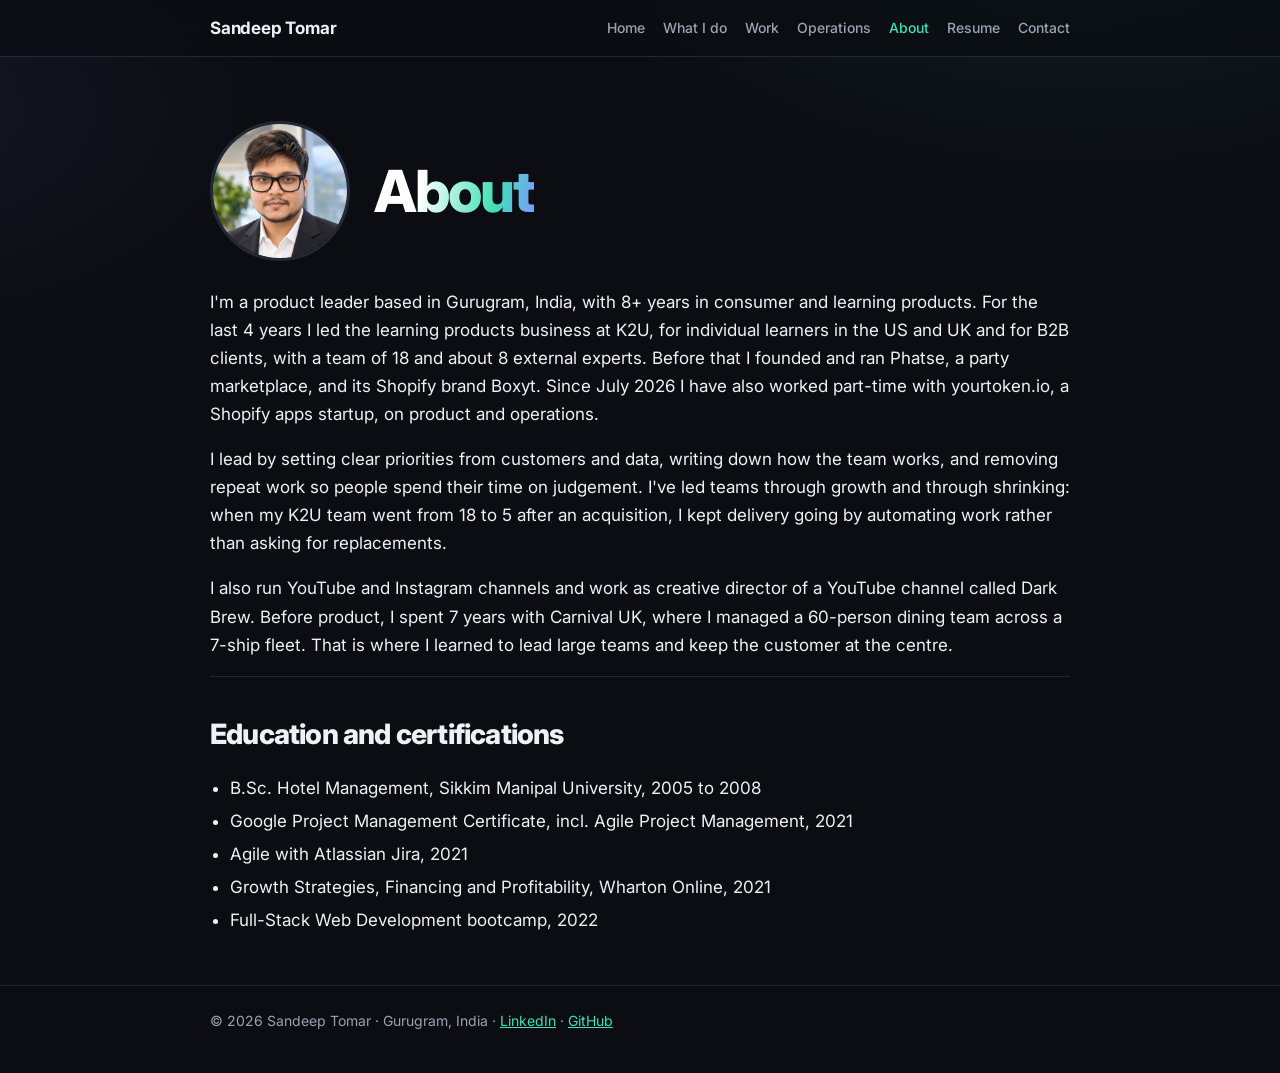
==== about.html @ 0fa9ba41 "Switch portfolio to dark mint design; refresh link-preview image Co-Authored-By: Claude Opus 5.5 <no" ====
<!doctype html><html lang="en"><head><meta charset="utf-8"><meta name="viewport" content="width=device-width,initial-scale=1"><title>About | Sandeep Tomar</title><meta name="description" content="About Sandeep Tomar."><meta property="og:type" content="website"><meta property="og:site_name" content="Sandeep Tomar"><meta property="og:title" content="About | Sandeep Tomar"><meta property="og:description" content="About Sandeep Tomar."><meta property="og:image" content="https://sandeeptomar16.github.io/og-image.png"><meta property="og:image:width" content="1200"><meta property="og:image:height" content="627"><meta property="og:url" content="https://sandeeptomar16.github.io/about.html"><meta name="twitter:card" content="summary_large_image"><meta name="twitter:image" content="https://sandeeptomar16.github.io/og-image.png"><link rel="preconnect" href="https://fonts.googleapis.com"><link rel="preconnect" href="https://fonts.gstatic.com" crossorigin><link href="https://fonts.googleapis.com/css2?family=Inter:wght@400;500;600;700;800&display=swap" rel="stylesheet"><style>
:root{--bg:#0b0d12;--fg:#eef1f6;--muted:#9aa3b2;--line:#222835;--card:#121620;--accent:#3ee0b5;--accent2:#10261f;--accent3:#7c9cff;--ink:#06120e;color-scheme:dark}
*{box-sizing:border-box}html{scroll-behavior:smooth}
body{margin:0;background:var(--bg);background-image:radial-gradient(900px 500px at 85% -10%,rgba(62,224,181,.10),transparent 60%),radial-gradient(700px 400px at -10% 10%,rgba(124,156,255,.08),transparent 60%);background-repeat:no-repeat;color:var(--fg);font:17px/1.65 'Inter',Arial,sans-serif}
h1,h2,h3,.nav,.tag,.btn,.k{font-family:'Inter',Arial,sans-serif}
a{color:var(--accent)}
.wrap{max-width:900px;margin:0 auto;padding:0 20px}
header{border-bottom:1px solid var(--line);position:sticky;top:0;background:rgba(11,13,18,.72);-webkit-backdrop-filter:blur(12px);backdrop-filter:blur(12px);z-index:5}
.nav{display:flex;justify-content:space-between;align-items:center;padding:14px 20px;gap:12px;flex-wrap:wrap}
.nav b{font-size:17px;letter-spacing:-.2px}
.nav div{display:flex;flex-wrap:wrap;gap:2px 18px}.nav div a{color:var(--muted);text-decoration:none;font-size:14px;font-weight:500}
.nav div a:hover,.nav div a.on{color:var(--accent)}
.hero{padding:64px 0 36px}
.hero h1{font-size:clamp(36px,6.4vw,58px);line-height:1.05;letter-spacing:-2px;font-weight:800;background:linear-gradient(100deg,#ffffff 30%,var(--accent) 75%,var(--accent3));-webkit-background-clip:text;background-clip:text;color:transparent;margin:0 0 16px;text-wrap:balance}
.hero p{font-size:19px;color:var(--muted);max-width:640px}
.tag{display:inline-block;font-size:12px;font-weight:600;color:var(--accent);background:var(--accent2);padding:4px 10px;border-radius:99px;margin:0 6px 8px 0}
.btn{display:inline-block;background:var(--accent);color:var(--ink);padding:12px 22px;border-radius:99px;text-decoration:none;font-weight:600;font-size:15px;margin:6px 10px 6px 0}
.btn.alt{background:transparent;color:var(--accent);border:1.5px solid var(--accent)}
h2{font-size:28px;font-weight:800;letter-spacing:-.8px;margin:0 0 14px;text-wrap:balance}
h3{font-size:18px;margin:0 0 4px}
section{padding:34px 0;border-top:1px solid var(--line)}
.grid{display:grid;grid-template-columns:repeat(auto-fit,minmax(220px,1fr));gap:14px}
.card{background:var(--card);border:1px solid var(--line);border-radius:12px;padding:20px;text-decoration:none;color:inherit;display:block}
a.card:hover{border-color:var(--accent);box-shadow:0 0 0 1px var(--accent),0 12px 30px -14px rgba(62,224,181,.35)}
.card p{margin:6px 0 0;color:var(--muted);font-size:15px;line-height:1.5}
.num{font-family:'Inter',sans-serif;font-size:34px;font-weight:700;letter-spacing:-1px;color:var(--accent);line-height:1}
.k{font-size:12px;text-transform:uppercase;letter-spacing:.8px;color:var(--muted);font-weight:600}
.job{margin:0 0 22px}.job .d{color:var(--muted);font-size:14px;font-family:'Inter',sans-serif}
ul{padding-left:20px}li{margin:5px 0}
.meta{display:grid;grid-template-columns:repeat(auto-fit,minmax(160px,1fr));gap:14px;margin:26px 0 8px;padding:18px;background:var(--card);border:1px solid var(--line);border-radius:12px}
.meta div span{display:block;font-family:'Inter',sans-serif;font-size:15px;font-weight:600}
.toc{display:flex;gap:6px;flex-wrap:wrap;margin:0 0 6px}
.toc a{font-family:'Inter',sans-serif;font-size:13px;font-weight:500;padding:6px 12px;border:1px solid var(--line);border-radius:99px;color:var(--muted);text-decoration:none}
.toc a:hover{color:var(--accent);border-color:var(--accent)}
.next{display:flex;justify-content:space-between;gap:12px;flex-wrap:wrap;margin-top:10px}
footer{border-top:1px solid var(--line);padding:26px 0 44px;color:var(--muted);font:14px 'Inter',sans-serif}
.flow{display:flex;gap:10px;flex-wrap:wrap;align-items:stretch;margin:14px 0}
.flow div{flex:1 1 150px;background:var(--card);border:1px solid var(--line);border-radius:10px;padding:12px 14px;font:14px/1.4 'Inter',sans-serif}
.flow div b{display:block;color:var(--accent);font-size:12px;text-transform:uppercase;letter-spacing:.6px;margin-bottom:4px}

.desk{position:relative;height:460px;border:1px solid var(--line);border-radius:16px;background-color:var(--card);background-image:radial-gradient(#2b3242 1px,transparent 1px);background-size:22px 22px;overflow:hidden;margin:6px 0 34px}
.desk .hint{position:absolute;right:14px;bottom:10px;font:12px 'Inter',sans-serif;color:var(--muted);pointer-events:none}
.note{position:absolute;width:158px;padding:14px 14px 16px;font:600 14px/1.35 'Inter',sans-serif;color:#2a2618;border-radius:3px;box-shadow:0 8px 14px -6px rgba(0,0,0,.35),0 1px 0 rgba(255,255,255,.4) inset;cursor:grab;user-select:none;touch-action:none;transition:box-shadow .15s,transform .15s}
.note:active{cursor:grabbing;box-shadow:0 18px 24px -8px rgba(0,0,0,.45)}
.note small{display:block;font-weight:500;font-size:12px;opacity:.75;margin-top:6px}
.note .big{display:block;font-size:30px;letter-spacing:-1px;line-height:1.05}
.y{background:#fde68a}.g{background:#bbf7d0}.p{background:#fbcfe8}.b{background:#bae6fd}.o{background:#fed7aa}
@media (max-width:560px){.desk{height:auto;display:grid;grid-template-columns:1fr 1fr;gap:12px;padding:14px 14px 40px}.note{position:static!important;width:auto;transform:none!important;touch-action:auto;cursor:pointer;font-size:13px}.note .big{font-size:24px}.desk .hint .dk{display:none}}
.callout{border-left:3px solid var(--accent);padding:8px 18px;background:var(--accent2);border-radius:0 10px 10px 0;margin:18px 0}.callout b{font-family:'Inter',sans-serif}.chips{margin:8px 0 0}h3.s{font-size:17px;margin:20px 0 6px}
.tbl{overflow-x:auto;margin:14px 0}.tbl table{border-collapse:collapse;width:100%;min-width:620px;font:14px/1.45 'Inter',sans-serif}.tbl th{text-align:left;font-size:12px;text-transform:uppercase;letter-spacing:.6px;color:var(--muted);border-bottom:2px solid var(--line);padding:8px 10px}.tbl td{border-bottom:1px solid var(--line);padding:10px;vertical-align:top}.tbl td:first-child{font-weight:600}.tbl td:last-child{color:var(--accent);font-weight:600}
.flip{perspective:1000px;background:none;border:0;padding:0;text-align:left;cursor:pointer;min-height:170px;font:inherit;color:inherit}
.flip .in{position:relative;width:100%;height:100%;min-height:170px;transition:transform .5s;transform-style:preserve-3d}
.flip.on .in{transform:rotateY(180deg)}
.flip .fc,.flip .bc{position:absolute;inset:0;backface-visibility:hidden;-webkit-backface-visibility:hidden;border-radius:12px;padding:20px;border:1px solid var(--line);display:flex;flex-direction:column;justify-content:space-between}
.flip .fc{background:var(--card)}.flip .fc h3{font-size:19px}.flip .fc small{font:600 12px 'Inter',sans-serif;color:var(--accent)}
.flip .bc{background:var(--accent);color:var(--ink);transform:rotateY(180deg);font:15px/1.5 'Inter',sans-serif}
.tl{display:flex;gap:8px;flex-wrap:wrap;margin:6px 0 16px}
.tl button{font:600 14px 'Inter',sans-serif;padding:9px 14px;border-radius:99px;border:1.5px solid var(--line);background:var(--card);color:var(--muted);cursor:pointer}
.tl button[aria-selected=true]{background:var(--accent);border-color:var(--accent);color:var(--ink)}
.tlp{background:var(--card);border:1px solid var(--line);border-radius:12px;padding:22px}
.note[data-href]::after{content:'Open →';display:block;font-size:11px;margin-top:8px;opacity:.7}
@media (prefers-reduced-motion:reduce){.flip .in{transition:none}}
.heroflex{display:flex;gap:40px;align-items:center;flex-wrap:wrap-reverse}.ht{flex:1 1 440px;min-width:0}.hp{width:240px;height:240px;max-width:100%;border-radius:50%;object-fit:cover;border:5px solid var(--accent);box-shadow:0 0 0 8px rgba(62,224,181,.08),0 20px 40px -12px rgba(62,224,181,.35)}@media (max-width:560px){.hp{width:150px;height:150px}}
</style></head><body>
<header><div class="wrap nav"><b>Sandeep Tomar</b><div><a href="index.html">Home</a><a href="product.html">What I do</a><a href="projects.html">Work</a><a href="operations.html">Operations</a><a href="about.html" class=on>About</a><a href="assets/Sandeep_Tomar_Product_Manager_Resume.pdf">Resume</a><a href="index.html#contact">Contact</a></div></div></header>
<div class="wrap"><div class="hero" style="padding-bottom:10px;display:flex;gap:24px;align-items:center;flex-wrap:wrap"><img src="sandeep.jpg" alt="Sandeep Tomar" width="140" height="140" style="border-radius:50%;object-fit:cover;border:3px solid var(--line)"><h1 style="margin:0">About</h1></div>
<p>I'm a product leader based in Gurugram, India, with 8+ years in consumer and learning products. For the last 4 years I led the learning products business at K2U, for individual learners in the US and UK and for B2B clients, with a team of 18 and about 8 external experts. Before that I founded and ran Phatse, a party marketplace, and its Shopify brand Boxyt. Since July 2026 I have also worked part-time with yourtoken.io, a Shopify apps startup, on product and operations.</p>
<p>I lead by setting clear priorities from customers and data, writing down how the team works, and removing repeat work so people spend their time on judgement. I've led teams through growth and through shrinking: when my K2U team went from 18 to 5 after an acquisition, I kept delivery going by automating work rather than asking for replacements.</p>
<p>I also run YouTube and Instagram channels and work as creative director of a YouTube channel called Dark Brew. Before product, I spent 7 years with Carnival UK, where I managed a 60-person dining team across a 7-ship fleet. That is where I learned to lead large teams and keep the customer at the centre.</p>
<section><h2>Education and certifications</h2><ul><li>B.Sc. Hotel Management, Sikkim Manipal University, 2005 to 2008</li><li>Google Project Management Certificate, incl. Agile Project Management, 2021</li><li>Agile with Atlassian Jira, 2021</li><li>Growth Strategies, Financing and Profitability, Wharton Online, 2021</li><li>Full-Stack Web Development bootcamp, 2022</li></ul></section></div>
<script>
(function(){var rm=window.matchMedia&&matchMedia('(prefers-reduced-motion: reduce)').matches;
var nums=[].slice.call(document.querySelectorAll('.num'));
function run(el){var m=el.textContent.match(/^(\D*)(\d+)(.*)$/);if(!m||rm)return;var end=+m[2],t0=null,d=900;
 function f(t){if(!t0)t0=t;var p=Math.min(1,(t-t0)/d);el.textContent=m[1]+Math.round(end*(1-Math.pow(1-p,3)))+m[3];if(p<1)requestAnimationFrame(f);}requestAnimationFrame(f);}
if('IntersectionObserver' in window){var io=new IntersectionObserver(function(es){es.forEach(function(e){if(e.isIntersecting){run(e.target);io.unobserve(e.target);}})},{threshold:.6});nums.forEach(function(n){io.observe(n)});}
[].forEach.call(document.querySelectorAll('.flip'),function(b){b.addEventListener('click',function(){b.classList.toggle('on');b.setAttribute('aria-pressed',b.classList.contains('on'))})});
[].forEach.call(document.querySelectorAll('.tl'),function(t){var bs=[].slice.call(t.querySelectorAll('button'));bs.forEach(function(b){b.addEventListener('click',function(){bs.forEach(function(x){var on=x===b;x.setAttribute('aria-selected',on);document.getElementById(x.getAttribute('aria-controls')).hidden=!on;})})})});
})();
</script>
<footer><div class="wrap">&copy; 2026 Sandeep Tomar &middot; Gurugram, India &middot; <a href="https://www.linkedin.com/in/sandeep-tomar-81690125">LinkedIn</a> &middot; <a href="https://github.com/SandeepTomar16">GitHub</a></div></footer></body></html>
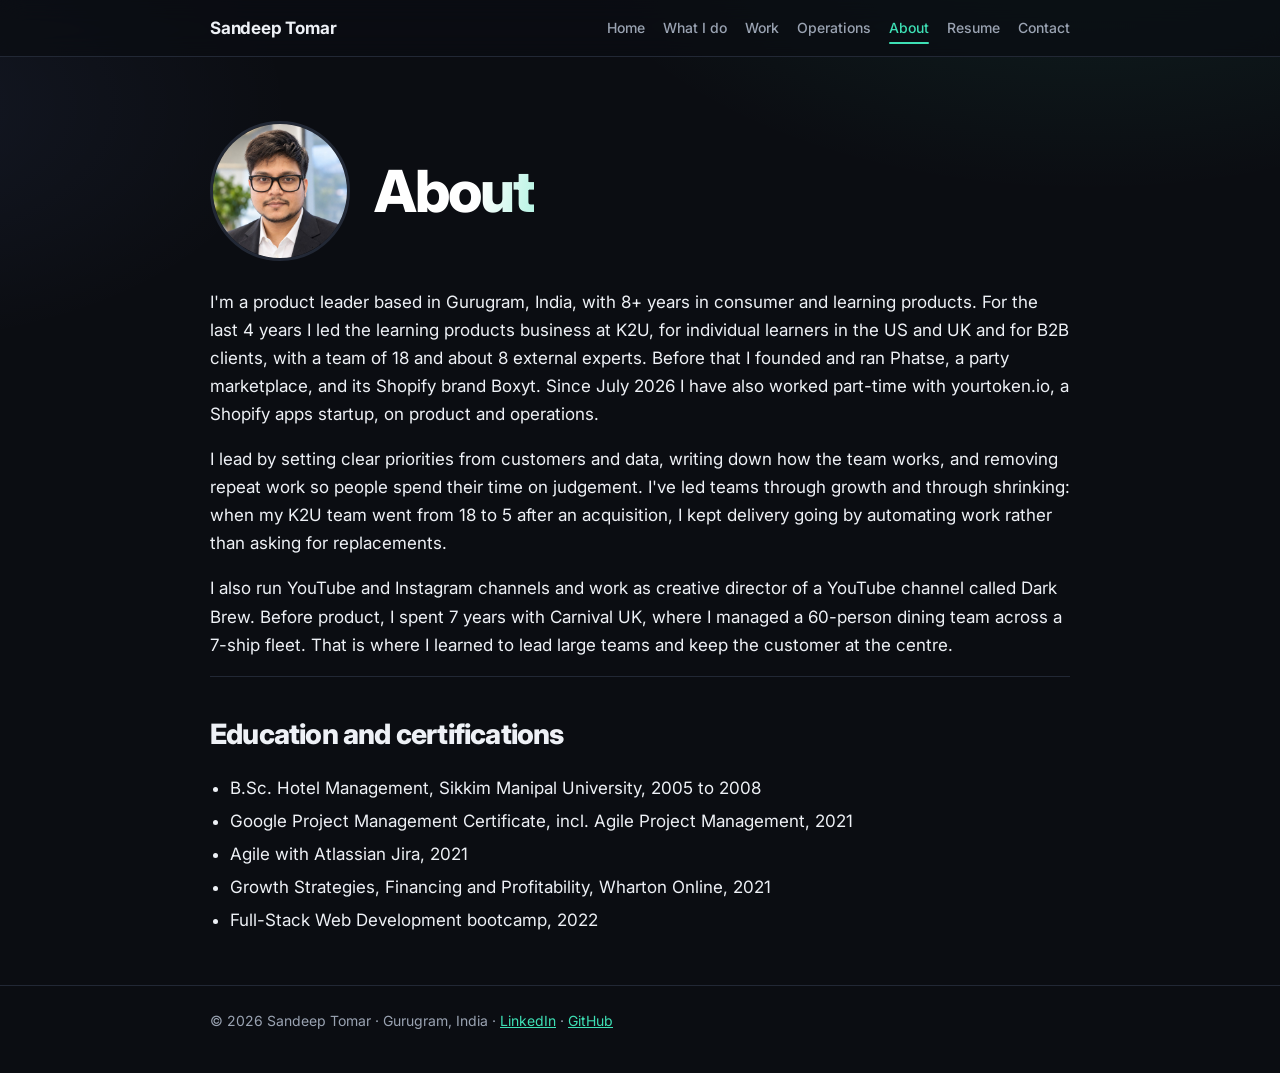
==== commit 09454f72: "Add motion: scroll reveals, button shine and lift, card glow, progress bar Co-Authored-By: Claude Op" ====
--- a/about.html
+++ b/about.html
@@ -60,9 +60,35 @@
 .tlp{background:var(--card);border:1px solid var(--line);border-radius:12px;padding:22px}
 .note[data-href]::after{content:'Open →';display:block;font-size:11px;margin-top:8px;opacity:.7}
 @media (prefers-reduced-motion:reduce){.flip .in{transition:none}}
+/* motion */
+#prog{position:fixed;left:0;top:0;height:3px;width:100%;transform-origin:0 50%;transform:scaleX(0);background:linear-gradient(90deg,var(--accent),var(--accent3));z-index:10;pointer-events:none}
+header{transition:box-shadow .3s,background .3s}header.sc{box-shadow:0 10px 30px -18px rgba(0,0,0,.9);background:rgba(11,13,18,.88)}
+.nav div a{position:relative;transition:color .2s}.nav div a::after{content:'';position:absolute;left:0;right:0;bottom:-4px;height:2px;border-radius:2px;background:var(--accent);transform:scaleX(0);transform-origin:left;transition:transform .25s}.nav div a:hover::after,.nav div a.on::after{transform:scaleX(1)}
+.btn{position:relative;overflow:hidden;transition:transform .2s,box-shadow .25s,background .25s,color .25s}
+.btn:hover{transform:translateY(-2px);box-shadow:0 10px 24px -10px rgba(62,224,181,.7)}.btn:active{transform:translateY(0) scale(.97)}
+.btn:not(.alt)::after{content:'';position:absolute;top:0;left:-60%;width:40%;height:100%;background:linear-gradient(100deg,transparent,rgba(255,255,255,.55),transparent);transform:skewX(-20deg);animation:shine 4.5s ease-in-out infinite}
+.btn.alt:hover{background:var(--accent2)}
+@keyframes shine{0%,70%{left:-60%}100%{left:130%}}
+.card{position:relative;transition:transform .25s,border-color .25s,box-shadow .25s}
+.card::before{content:'';position:absolute;inset:0;border-radius:inherit;pointer-events:none;opacity:0;transition:opacity .3s;background:radial-gradient(320px circle at var(--mx,50%) var(--my,50%),rgba(62,224,181,.13),transparent 60%)}
+.card:hover{transform:translateY(-4px);border-color:rgba(62,224,181,.55);box-shadow:0 16px 34px -18px rgba(62,224,181,.45)}.card:hover::before{opacity:1}
+.hero h1{background-size:220% 100%;animation:hue 7s ease-in-out infinite alternate}
+@keyframes hue{from{background-position:0% 0}to{background-position:100% 0}}
+.hp{animation:floaty 6s ease-in-out infinite;transition:transform .3s}
+@keyframes floaty{0%,100%{translate:0 0}50%{translate:0 -10px}}
+.tag{transition:transform .2s}.tag:hover{transform:translateY(-1px)}
+.note:hover{z-index:3;box-shadow:0 18px 26px -10px rgba(0,0,0,.6)}
+.tlp{animation:fadeUp .45s ease both}.tl button{transition:background .2s,color .2s,border-color .2s,transform .15s}.tl button:hover{transform:translateY(-1px);border-color:var(--accent);color:var(--fg)}
+.flip{transition:transform .2s}.flip:hover{transform:translateY(-3px)}.flip:hover .fc{border-color:rgba(62,224,181,.55)}
+.toc a{transition:color .2s,border-color .2s,background .2s}.toc a:hover{background:var(--accent2)}
+@keyframes fadeUp{from{opacity:0;translate:0 12px}to{opacity:1;translate:0 0}}
+html.js .rv{opacity:0;translate:0 26px;transition:opacity .7s ease,translate .7s cubic-bezier(.2,.7,.2,1);transition-delay:var(--d,0s)}
+html.js .rv.in{opacity:1;translate:0 0}
+@media (prefers-reduced-motion:reduce){*,*::before,*::after{animation:none!important;transition:none!important}html.js .rv{opacity:1;translate:none}#prog{display:none}}
+
 .heroflex{display:flex;gap:40px;align-items:center;flex-wrap:wrap-reverse}.ht{flex:1 1 440px;min-width:0}.hp{width:240px;height:240px;max-width:100%;border-radius:50%;object-fit:cover;border:5px solid var(--accent);box-shadow:0 0 0 8px rgba(62,224,181,.08),0 20px 40px -12px rgba(62,224,181,.35)}@media (max-width:560px){.hp{width:150px;height:150px}}
 </style></head><body>
-<header><div class="wrap nav"><b>Sandeep Tomar</b><div><a href="index.html">Home</a><a href="product.html">What I do</a><a href="projects.html">Work</a><a href="operations.html">Operations</a><a href="about.html" class=on>About</a><a href="assets/Sandeep_Tomar_Product_Manager_Resume.pdf">Resume</a><a href="index.html#contact">Contact</a></div></div></header>
+<div id="prog"></div><header><div class="wrap nav"><b>Sandeep Tomar</b><div><a href="index.html">Home</a><a href="product.html">What I do</a><a href="projects.html">Work</a><a href="operations.html">Operations</a><a href="about.html" class=on>About</a><a href="assets/Sandeep_Tomar_Product_Manager_Resume.pdf">Resume</a><a href="index.html#contact">Contact</a></div></div></header>
 <div class="wrap"><div class="hero" style="padding-bottom:10px;display:flex;gap:24px;align-items:center;flex-wrap:wrap"><img src="sandeep.jpg" alt="Sandeep Tomar" width="140" height="140" style="border-radius:50%;object-fit:cover;border:3px solid var(--line)"><h1 style="margin:0">About</h1></div>
 <p>I'm a product leader based in Gurugram, India, with 8+ years in consumer and learning products. For the last 4 years I led the learning products business at K2U, for individual learners in the US and UK and for B2B clients, with a team of 18 and about 8 external experts. Before that I founded and ran Phatse, a party marketplace, and its Shopify brand Boxyt. Since July 2026 I have also worked part-time with yourtoken.io, a Shopify apps startup, on product and operations.</p>
 <p>I lead by setting clear priorities from customers and data, writing down how the team works, and removing repeat work so people spend their time on judgement. I've led teams through growth and through shrinking: when my K2U team went from 18 to 5 after an acquisition, I kept delivery going by automating work rather than asking for replacements.</p>
@@ -77,5 +103,18 @@
 [].forEach.call(document.querySelectorAll('.flip'),function(b){b.addEventListener('click',function(){b.classList.toggle('on');b.setAttribute('aria-pressed',b.classList.contains('on'))})});
 [].forEach.call(document.querySelectorAll('.tl'),function(t){var bs=[].slice.call(t.querySelectorAll('button'));bs.forEach(function(b){b.addEventListener('click',function(){bs.forEach(function(x){var on=x===b;x.setAttribute('aria-selected',on);document.getElementById(x.getAttribute('aria-controls')).hidden=!on;})})})});
 })();
+document.documentElement.classList.add('js');
+(function(){var rm=window.matchMedia&&matchMedia('(prefers-reduced-motion: reduce)').matches;
+var hd=document.querySelector('header'),pg=document.getElementById('prog');
+function sc(){var h=document.documentElement,m=h.scrollHeight-h.clientHeight;if(pg)pg.style.transform='scaleX('+(m>0?h.scrollTop/m:0)+')';if(hd)hd.classList.toggle('sc',h.scrollTop>10);}
+addEventListener('scroll',sc,{passive:true});sc();
+[].forEach.call(document.querySelectorAll('.card'),function(c){c.addEventListener('pointermove',function(e){var r=c.getBoundingClientRect();c.style.setProperty('--mx',(e.clientX-r.left)+'px');c.style.setProperty('--my',(e.clientY-r.top)+'px');});});
+if(rm||!('IntersectionObserver' in window))return;
+var els=[].slice.call(document.querySelectorAll('section > h2, section > .k, section > p, .grid, .meta, .toc, .desk, .tl, .flow, .callout, .tbl, .next, .job, section > ul'));
+els.forEach(function(el){if(el.closest('.grid')&&!el.classList.contains('grid'))return;el.classList.add('rv');});
+[].forEach.call(document.querySelectorAll('.grid'),function(g){[].forEach.call(g.children,function(c,i){c.classList.add('rv');c.style.setProperty('--d',(i*0.08)+'s');});g.classList.remove('rv');});
+var io=new IntersectionObserver(function(es){es.forEach(function(e){if(e.isIntersecting){e.target.classList.add('in');io.unobserve(e.target);}})},{threshold:.12,rootMargin:'0px 0px -40px 0px'});
+[].forEach.call(document.querySelectorAll('.rv'),function(el){io.observe(el)});
+})();
 </script>
 <footer><div class="wrap">&copy; 2026 Sandeep Tomar &middot; Gurugram, India &middot; <a href="https://www.linkedin.com/in/sandeep-tomar-81690125">LinkedIn</a> &middot; <a href="https://github.com/SandeepTomar16">GitHub</a></div></footer></body></html>
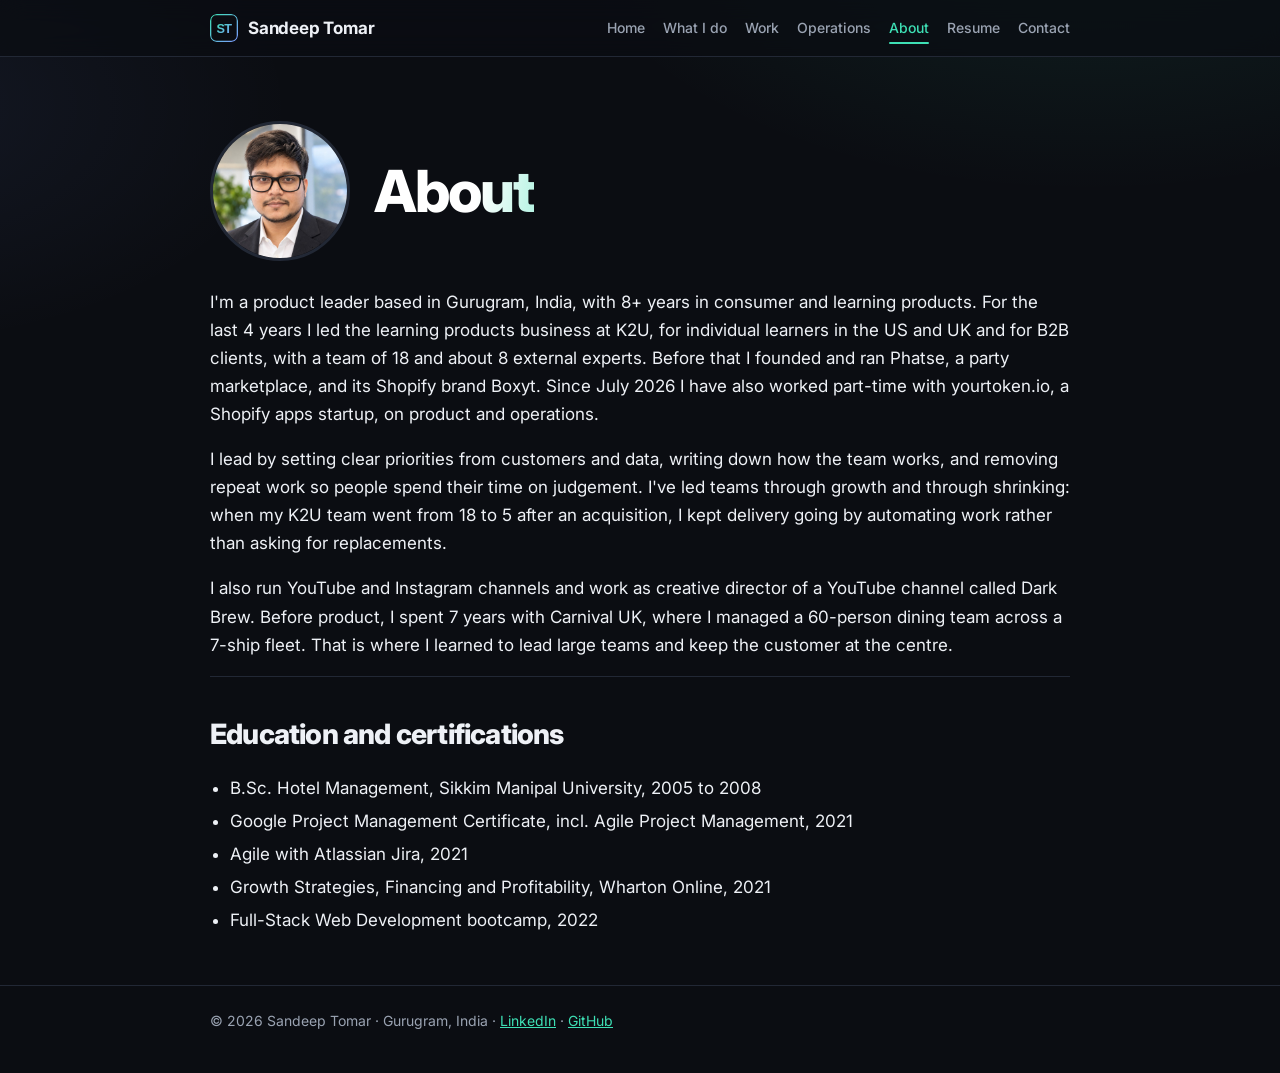
==== commit a183126e: "Add ST favicon and make name link to home Co-Authored-By: Claude Opus 5.5 <noreply@anthropic.com> Cl" ====
--- a/about.html
+++ b/about.html
@@ -1,4 +1,4 @@
-<!doctype html><html lang="en"><head><meta charset="utf-8"><meta name="viewport" content="width=device-width,initial-scale=1"><title>About | Sandeep Tomar</title><meta name="description" content="About Sandeep Tomar."><meta property="og:type" content="website"><meta property="og:site_name" content="Sandeep Tomar"><meta property="og:title" content="About | Sandeep Tomar"><meta property="og:description" content="About Sandeep Tomar."><meta property="og:image" content="https://sandeeptomar16.github.io/og-image.png"><meta property="og:image:width" content="1200"><meta property="og:image:height" content="627"><meta property="og:url" content="https://sandeeptomar16.github.io/about.html"><meta name="twitter:card" content="summary_large_image"><meta name="twitter:image" content="https://sandeeptomar16.github.io/og-image.png"><link rel="preconnect" href="https://fonts.googleapis.com"><link rel="preconnect" href="https://fonts.gstatic.com" crossorigin><link href="https://fonts.googleapis.com/css2?family=Inter:wght@400;500;600;700;800&display=swap" rel="stylesheet"><style>
+<!doctype html><html lang="en"><head><meta charset="utf-8"><link rel="icon" href="favicon.svg" type="image/svg+xml"><link rel="icon" href="favicon-32.png" sizes="32x32" type="image/png"><link rel="apple-touch-icon" href="apple-touch-icon.png"><meta name="theme-color" content="#0b0d12"><meta name="viewport" content="width=device-width,initial-scale=1"><title>About | Sandeep Tomar</title><meta name="description" content="About Sandeep Tomar."><meta property="og:type" content="website"><meta property="og:site_name" content="Sandeep Tomar"><meta property="og:title" content="About | Sandeep Tomar"><meta property="og:description" content="About Sandeep Tomar."><meta property="og:image" content="https://sandeeptomar16.github.io/og-image.png"><meta property="og:image:width" content="1200"><meta property="og:image:height" content="627"><meta property="og:url" content="https://sandeeptomar16.github.io/about.html"><meta name="twitter:card" content="summary_large_image"><meta name="twitter:image" content="https://sandeeptomar16.github.io/og-image.png"><link rel="preconnect" href="https://fonts.googleapis.com"><link rel="preconnect" href="https://fonts.gstatic.com" crossorigin><link href="https://fonts.googleapis.com/css2?family=Inter:wght@400;500;600;700;800&display=swap" rel="stylesheet"><style>
 :root{--bg:#0b0d12;--fg:#eef1f6;--muted:#9aa3b2;--line:#222835;--card:#121620;--accent:#3ee0b5;--accent2:#10261f;--accent3:#7c9cff;--ink:#06120e;color-scheme:dark}
 *{box-sizing:border-box}html{scroll-behavior:smooth}
 body{margin:0;background:var(--bg);background-image:radial-gradient(900px 500px at 85% -10%,rgba(62,224,181,.10),transparent 60%),radial-gradient(700px 400px at -10% 10%,rgba(124,156,255,.08),transparent 60%);background-repeat:no-repeat;color:var(--fg);font:17px/1.65 'Inter',Arial,sans-serif}
@@ -7,7 +7,7 @@
 .wrap{max-width:900px;margin:0 auto;padding:0 20px}
 header{border-bottom:1px solid var(--line);position:sticky;top:0;background:rgba(11,13,18,.72);-webkit-backdrop-filter:blur(12px);backdrop-filter:blur(12px);z-index:5}
 .nav{display:flex;justify-content:space-between;align-items:center;padding:14px 20px;gap:12px;flex-wrap:wrap}
-.nav b{font-size:17px;letter-spacing:-.2px}
+.nav b{font-size:17px;letter-spacing:-.2px}.logo{display:flex;align-items:center;gap:10px;color:var(--fg);text-decoration:none}.logo img{border-radius:7px;transition:transform .3s}.logo:hover img{transform:rotate(-8deg) scale(1.08)}.logo:hover b{color:var(--accent)}.logo b{transition:color .2s}
 .nav div{display:flex;flex-wrap:wrap;gap:2px 18px}.nav div a{color:var(--muted);text-decoration:none;font-size:14px;font-weight:500}
 .nav div a:hover,.nav div a.on{color:var(--accent)}
 .hero{padding:64px 0 36px}
@@ -88,7 +88,7 @@
 
 .heroflex{display:flex;gap:40px;align-items:center;flex-wrap:wrap-reverse}.ht{flex:1 1 440px;min-width:0}.hp{width:240px;height:240px;max-width:100%;border-radius:50%;object-fit:cover;border:5px solid var(--accent);box-shadow:0 0 0 8px rgba(62,224,181,.08),0 20px 40px -12px rgba(62,224,181,.35)}@media (max-width:560px){.hp{width:150px;height:150px}}
 </style></head><body>
-<div id="prog"></div><header><div class="wrap nav"><b>Sandeep Tomar</b><div><a href="index.html">Home</a><a href="product.html">What I do</a><a href="projects.html">Work</a><a href="operations.html">Operations</a><a href="about.html" class=on>About</a><a href="assets/Sandeep_Tomar_Product_Manager_Resume.pdf">Resume</a><a href="index.html#contact">Contact</a></div></div></header>
+<div id="prog"></div><header><div class="wrap nav"><a class="logo" href="index.html" aria-label="Sandeep Tomar, home"><img src="favicon.svg" alt="" width="28" height="28"><b>Sandeep Tomar</b></a><div><a href="index.html">Home</a><a href="product.html">What I do</a><a href="projects.html">Work</a><a href="operations.html">Operations</a><a href="about.html" class=on>About</a><a href="assets/Sandeep_Tomar_Product_Manager_Resume.pdf">Resume</a><a href="index.html#contact">Contact</a></div></div></header>
 <div class="wrap"><div class="hero" style="padding-bottom:10px;display:flex;gap:24px;align-items:center;flex-wrap:wrap"><img src="sandeep.jpg" alt="Sandeep Tomar" width="140" height="140" style="border-radius:50%;object-fit:cover;border:3px solid var(--line)"><h1 style="margin:0">About</h1></div>
 <p>I'm a product leader based in Gurugram, India, with 8+ years in consumer and learning products. For the last 4 years I led the learning products business at K2U, for individual learners in the US and UK and for B2B clients, with a team of 18 and about 8 external experts. Before that I founded and ran Phatse, a party marketplace, and its Shopify brand Boxyt. Since July 2026 I have also worked part-time with yourtoken.io, a Shopify apps startup, on product and operations.</p>
 <p>I lead by setting clear priorities from customers and data, writing down how the team works, and removing repeat work so people spend their time on judgement. I've led teams through growth and through shrinking: when my K2U team went from 18 to 5 after an acquisition, I kept delivery going by automating work rather than asking for replacements.</p>
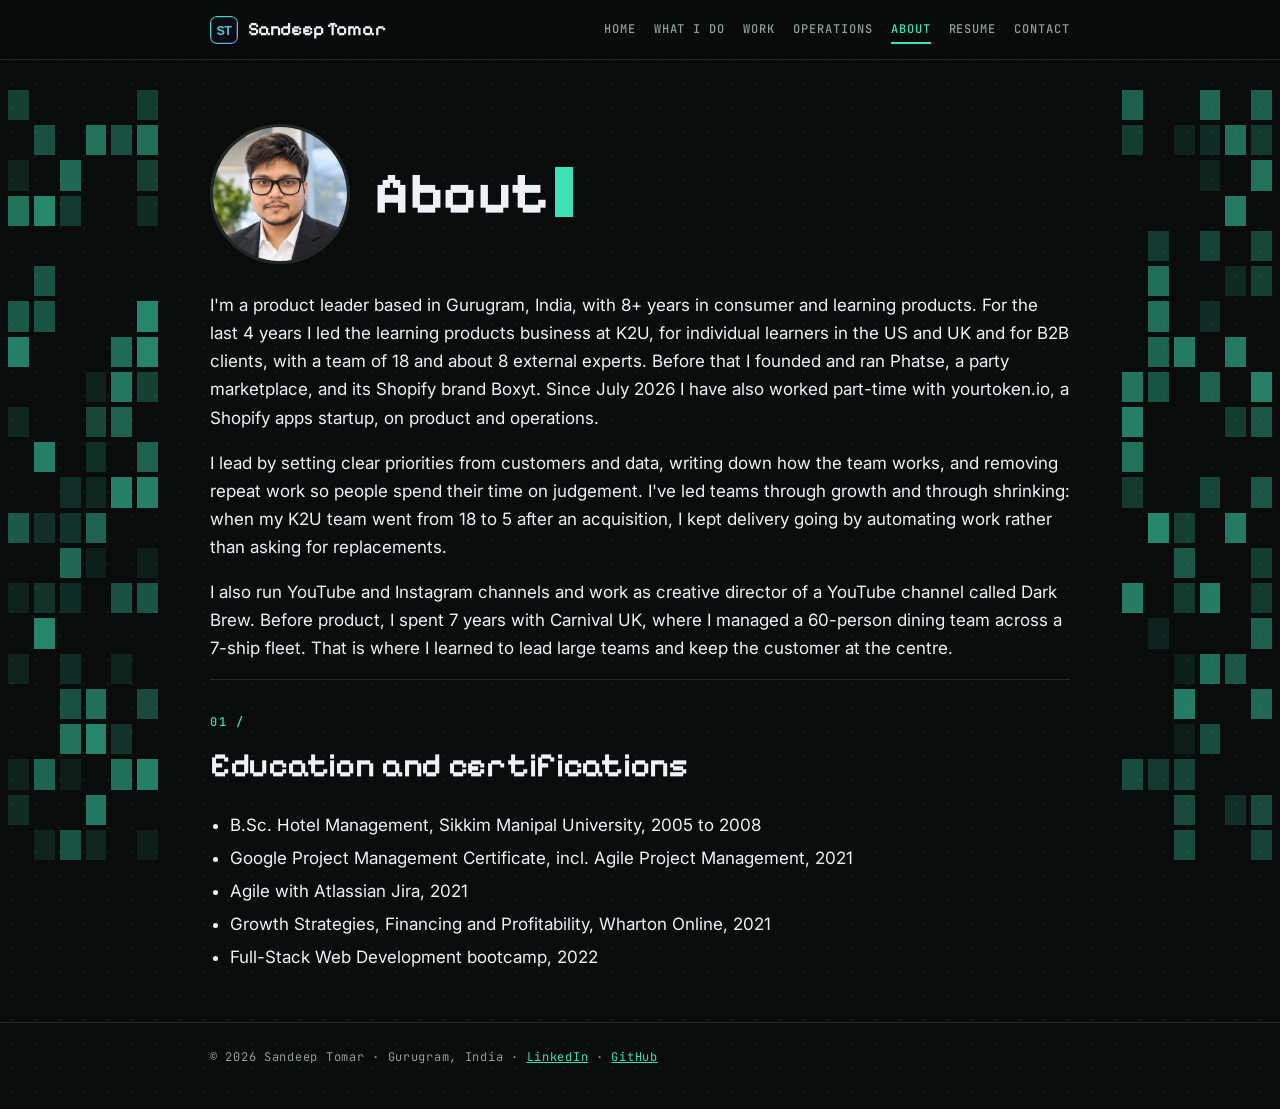
==== commit a5dba4f3: "Restyle portfolio with retro computer theme: pixel headlines, mono labels, bracket buttons, green ho" ====
--- a/about.html
+++ b/about.html
@@ -1,4 +1,4 @@
-<!doctype html><html lang="en"><head><meta charset="utf-8"><link rel="icon" href="favicon.svg" type="image/svg+xml"><link rel="icon" href="favicon-32.png" sizes="32x32" type="image/png"><link rel="apple-touch-icon" href="apple-touch-icon.png"><meta name="theme-color" content="#0b0d12"><meta name="viewport" content="width=device-width,initial-scale=1"><title>About | Sandeep Tomar</title><meta name="description" content="About Sandeep Tomar."><meta property="og:type" content="website"><meta property="og:site_name" content="Sandeep Tomar"><meta property="og:title" content="About | Sandeep Tomar"><meta property="og:description" content="About Sandeep Tomar."><meta property="og:image" content="https://sandeeptomar16.github.io/og-image.png"><meta property="og:image:width" content="1200"><meta property="og:image:height" content="627"><meta property="og:url" content="https://sandeeptomar16.github.io/about.html"><meta name="twitter:card" content="summary_large_image"><meta name="twitter:image" content="https://sandeeptomar16.github.io/og-image.png"><link rel="preconnect" href="https://fonts.googleapis.com"><link rel="preconnect" href="https://fonts.gstatic.com" crossorigin><link href="https://fonts.googleapis.com/css2?family=Inter:wght@400;500;600;700;800&display=swap" rel="stylesheet"><style>
+<!doctype html><html lang="en"><head><meta charset="utf-8"><link rel="icon" href="favicon.ico" sizes="any"><link rel="icon" href="favicon.svg" type="image/svg+xml"><link rel="icon" href="favicon-32.png" sizes="32x32" type="image/png"><link rel="apple-touch-icon" href="apple-touch-icon.png"><meta name="theme-color" content="#0b0d12"><meta name="viewport" content="width=device-width,initial-scale=1"><title>About | Sandeep Tomar</title><meta name="description" content="About Sandeep Tomar."><meta property="og:type" content="website"><meta property="og:site_name" content="Sandeep Tomar"><meta property="og:title" content="About | Sandeep Tomar"><meta property="og:description" content="About Sandeep Tomar."><meta property="og:image" content="https://sandeeptomar16.github.io/og-image.png"><meta property="og:image:width" content="1200"><meta property="og:image:height" content="627"><meta property="og:url" content="https://sandeeptomar16.github.io/about.html"><meta name="twitter:card" content="summary_large_image"><meta name="twitter:image" content="https://sandeeptomar16.github.io/og-image.png"><link rel="preconnect" href="https://fonts.googleapis.com"><link rel="preconnect" href="https://fonts.gstatic.com" crossorigin><link href="https://fonts.googleapis.com/css2?family=Inter:wght@400;500;600;700;800&display=swap" rel="stylesheet"><style>
 :root{--bg:#0b0d12;--fg:#eef1f6;--muted:#9aa3b2;--line:#222835;--card:#121620;--accent:#3ee0b5;--accent2:#10261f;--accent3:#7c9cff;--ink:#06120e;color-scheme:dark}
 *{box-sizing:border-box}html{scroll-behavior:smooth}
 body{margin:0;background:var(--bg);background-image:radial-gradient(900px 500px at 85% -10%,rgba(62,224,181,.10),transparent 60%),radial-gradient(700px 400px at -10% 10%,rgba(124,156,255,.08),transparent 60%);background-repeat:no-repeat;color:var(--fg);font:17px/1.65 'Inter',Arial,sans-serif}
@@ -87,7 +87,7 @@
 @media (prefers-reduced-motion:reduce){*,*::before,*::after{animation:none!important;transition:none!important}html.js .rv{opacity:1;translate:none}#prog{display:none}}
 
 .heroflex{display:flex;gap:40px;align-items:center;flex-wrap:wrap-reverse}.ht{flex:1 1 440px;min-width:0}.hp{width:240px;height:240px;max-width:100%;border-radius:50%;object-fit:cover;border:5px solid var(--accent);box-shadow:0 0 0 8px rgba(62,224,181,.08),0 20px 40px -12px rgba(62,224,181,.35)}@media (max-width:560px){.hp{width:150px;height:150px}}
-</style></head><body>
+</style><link href="https://fonts.googleapis.com/css2?family=JetBrains+Mono:wght@400;500;700&family=Pixelify+Sans:wght@500;600;700&display=swap" rel="stylesheet"><link rel="stylesheet" href="retro.css"><script src="retro.js" defer></script></head><body>
 <div id="prog"></div><header><div class="wrap nav"><a class="logo" href="index.html" aria-label="Sandeep Tomar, home"><img src="favicon.svg" alt="" width="28" height="28"><b>Sandeep Tomar</b></a><div><a href="index.html">Home</a><a href="product.html">What I do</a><a href="projects.html">Work</a><a href="operations.html">Operations</a><a href="about.html" class=on>About</a><a href="assets/Sandeep_Tomar_Product_Manager_Resume.pdf">Resume</a><a href="index.html#contact">Contact</a></div></div></header>
 <div class="wrap"><div class="hero" style="padding-bottom:10px;display:flex;gap:24px;align-items:center;flex-wrap:wrap"><img src="sandeep.jpg" alt="Sandeep Tomar" width="140" height="140" style="border-radius:50%;object-fit:cover;border:3px solid var(--line)"><h1 style="margin:0">About</h1></div>
 <p>I'm a product leader based in Gurugram, India, with 8+ years in consumer and learning products. For the last 4 years I led the learning products business at K2U, for individual learners in the US and UK and for B2B clients, with a team of 18 and about 8 external experts. Before that I founded and ran Phatse, a party marketplace, and its Shopify brand Boxyt. Since July 2026 I have also worked part-time with yourtoken.io, a Shopify apps startup, on product and operations.</p>
--- a/retro.css
+++ b/retro.css
@@ -0,0 +1,69 @@
+/* Retro computer theme: pixel headlines, mono labels, corner-bracket buttons, colour-flood hovers.
+   Loaded after each page's own styles, so it overrides them. Accent stays mint green. */
+:root{--mono:'JetBrains Mono','IBM Plex Mono',ui-monospace,Menlo,Consolas,monospace;--pix:'Pixelify Sans','Courier New',ui-monospace,monospace;--bg:#090c0b;--card:#0f1412;--line:#1f2925;--muted:#8fa099;--accent2:#0d2a21}
+::selection{background:var(--accent);color:var(--ink)}
+body{background-color:var(--bg);background-image:radial-gradient(rgba(62,224,181,.09) 1px,transparent 1px);background-size:24px 24px;background-repeat:repeat}
+header{background:rgba(9,12,11,.8)}header.sc{background:rgba(9,12,11,.92)}
+/* type */
+h1,h2,.num,.nav b{font-family:var(--pix);font-weight:600}
+h1,.hero h1{letter-spacing:-.5px}
+.hero h1{background:none;-webkit-background-clip:border-box;background-clip:border-box;color:var(--fg);-webkit-text-fill-color:currentColor;animation:none;line-height:1.08}
+.hero h1::after{content:'';display:inline-block;width:.5ch;height:.85em;margin-left:.12em;background:var(--accent);vertical-align:-.08em;animation:blink 1.1s steps(1) infinite}
+@keyframes blink{50%{opacity:0}}
+h2{font-size:clamp(26px,4.4vw,34px);letter-spacing:-.3px}
+h3{font-family:'Inter',Arial,sans-serif;font-weight:700}
+.num{font-size:40px;letter-spacing:0}
+.nav div a,.tag,.k,.toc a,.tl button,.btn,.flow div b,.tbl th,footer,.hint,.flip .fc small,.job .d{font-family:var(--mono)}
+.nav div a{font-size:12px;text-transform:uppercase;letter-spacing:.08em;font-weight:500}
+.nav b{font-size:19px}
+.k{letter-spacing:.14em;font-weight:500}
+.k::before{content:'> ';color:var(--accent)}
+/* section numbers */
+body{counter-reset:sec}
+section>h2::before{counter-increment:sec;content:counter(sec,decimal-leading-zero) ' /';display:block;font:500 12px var(--mono);letter-spacing:.14em;color:var(--accent);margin-bottom:8px}
+/* squares everywhere */
+.card,.meta,.flow div,.tlp,.desk,.callout,.flip .fc,.flip .bc,.toc a,.tl button,.tag,.note{border-radius:0}
+.callout{border-radius:0}
+.tag{font-size:11px;text-transform:uppercase;letter-spacing:.08em;font-weight:500;background:transparent;border:1px solid var(--accent);padding:3px 9px}
+.toc a,.tl button{font-size:12px;text-transform:uppercase;letter-spacing:.06em}
+.tl button[aria-selected=true]{background:var(--accent);color:var(--ink)}
+/* buttons with corner brackets */
+.btn{border-radius:0;overflow:visible;font-size:13px;text-transform:uppercase;letter-spacing:.1em;font-weight:700;padding:13px 24px;margin:10px 16px 10px 6px;border:1px solid var(--accent);--c:var(--accent)}
+.btn:not(.alt)::after{content:none;animation:none}
+.btn::before{content:'';position:absolute;inset:-7px;pointer-events:none;transition:inset .2s;
+background:linear-gradient(var(--c),var(--c)) top left/10px 2px no-repeat,linear-gradient(var(--c),var(--c)) top left/2px 10px no-repeat,
+linear-gradient(var(--c),var(--c)) top right/10px 2px no-repeat,linear-gradient(var(--c),var(--c)) top right/2px 10px no-repeat,
+linear-gradient(var(--c),var(--c)) bottom left/10px 2px no-repeat,linear-gradient(var(--c),var(--c)) bottom left/2px 10px no-repeat,
+linear-gradient(var(--c),var(--c)) bottom right/10px 2px no-repeat,linear-gradient(var(--c),var(--c)) bottom right/2px 10px no-repeat}
+.btn:hover{transform:none;box-shadow:none;background:transparent;color:var(--accent)}
+.btn:hover::before{inset:-3px}
+.btn.alt{border:1px solid var(--accent)}
+.btn.alt:hover{background:var(--accent);color:var(--ink)}
+/* cards flood with colour on hover */
+.card{background:var(--card);border:1px solid var(--line);transition:background .25s,color .25s,border-color .25s,transform .25s}
+.card::before{display:none}
+.card:hover,a.card:hover{transform:translateY(-3px);background:var(--accent);border-color:var(--accent);box-shadow:6px 6px 0 -1px rgba(62,224,181,.25),6px 6px 0 0 var(--accent)}
+.card:hover,.card:hover *{color:var(--ink)!important}
+.card:hover .tag{border-color:var(--ink);background:transparent}
+.card p{color:var(--muted)}
+.flip:hover .fc{border-color:var(--accent)}
+.flip .bc{background:var(--accent)}
+.toc a:hover,.tl button:hover{background:var(--accent);color:var(--ink);border-color:var(--accent)}
+.nav div a::after{height:2px;border-radius:0}
+.logo:hover img{transform:none}
+.desk{background-color:var(--card);background-image:radial-gradient(rgba(62,224,181,.25) 1px,transparent 1px)}
+.meta{background:var(--card)}
+.callout{background:var(--accent2)}
+.tbl td:last-child{color:var(--accent)}
+#prog{background:var(--accent)}
+footer{font-size:12px;letter-spacing:.06em}
+/* portrait: grayscale until hovered */
+.hp{border-radius:0;border:1px solid var(--accent);padding:6px;background:var(--bg);box-shadow:none;animation:none;filter:grayscale(1) contrast(1.08);transition:filter .35s;object-fit:cover}
+.hp:hover{filter:none}
+/* pixel columns */
+.px{position:fixed;top:90px;bottom:40px;width:150px;z-index:-1;display:none;grid-template-columns:repeat(6,1fr);grid-auto-rows:1fr;gap:5px;pointer-events:none}
+.px.l{left:max(8px,calc(50% - 450px - 190px))}.px.r{right:max(8px,calc(50% - 450px - 190px))}
+.px i{background:var(--accent);opacity:0;transition:opacity .9s}
+@media (min-width:1240px){.px{display:grid}}
+@media (max-width:560px){.btn{margin-right:12px}}
+@media (prefers-reduced-motion:reduce){.hero h1::after{animation:none}.px i{transition:none}}
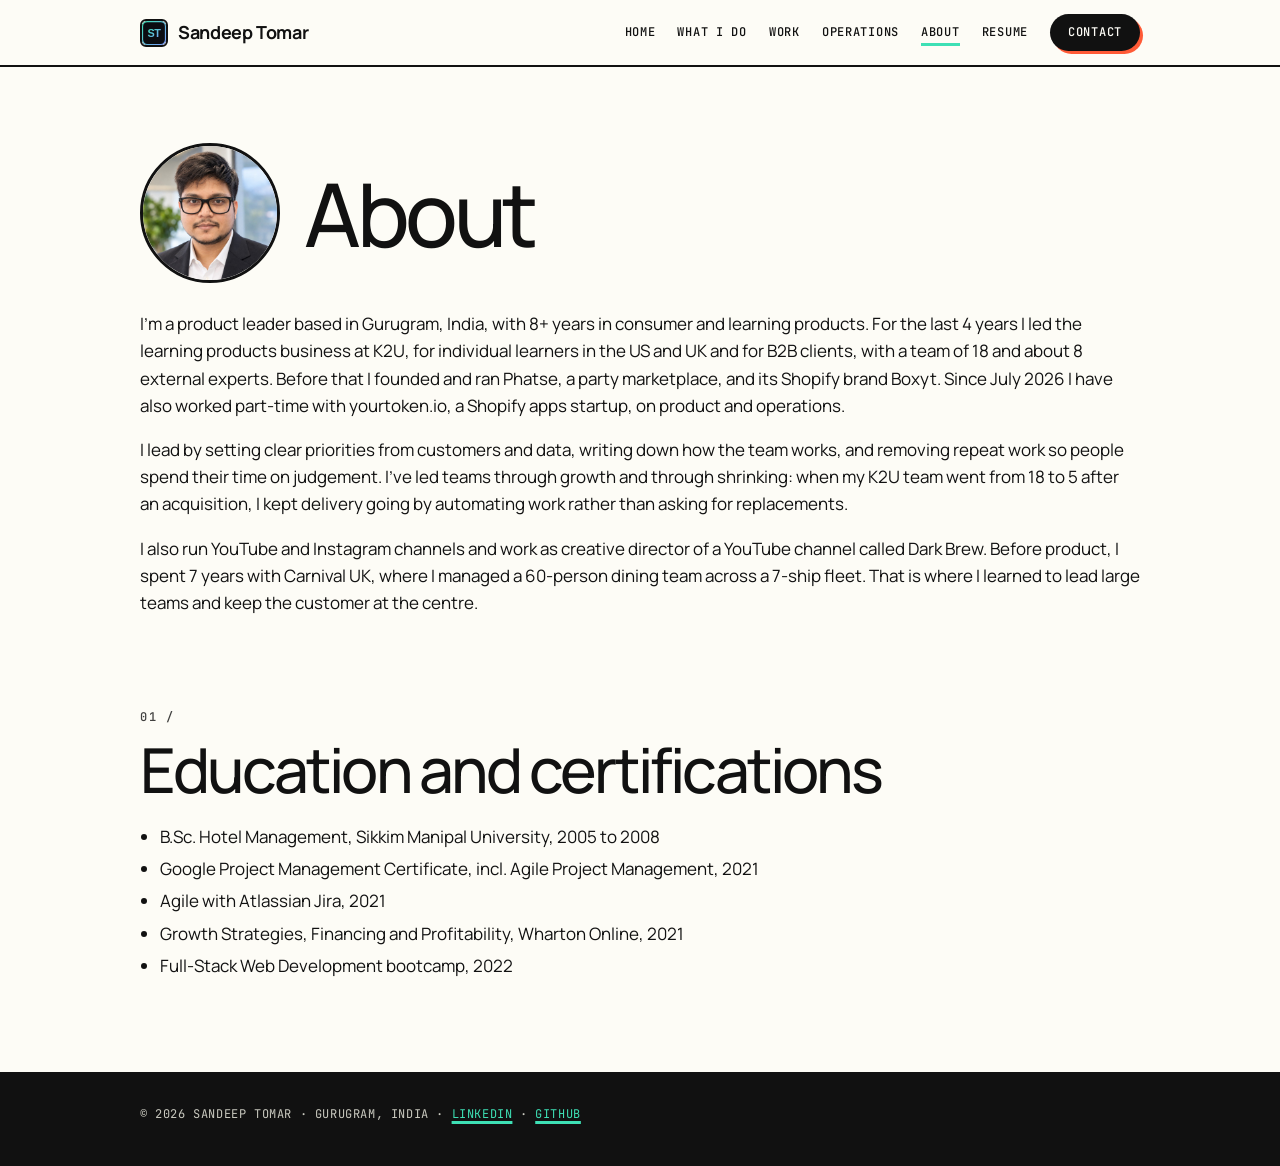
==== commit 5bbbeaaa: "Restyle in a cream, black-outline, colour-band look: pill buttons, sticky-note board, ticker Co-Auth" ====
--- a/about.html
+++ b/about.html
@@ -87,7 +87,7 @@
 @media (prefers-reduced-motion:reduce){*,*::before,*::after{animation:none!important;transition:none!important}html.js .rv{opacity:1;translate:none}#prog{display:none}}
 
 .heroflex{display:flex;gap:40px;align-items:center;flex-wrap:wrap-reverse}.ht{flex:1 1 440px;min-width:0}.hp{width:240px;height:240px;max-width:100%;border-radius:50%;object-fit:cover;border:5px solid var(--accent);box-shadow:0 0 0 8px rgba(62,224,181,.08),0 20px 40px -12px rgba(62,224,181,.35)}@media (max-width:560px){.hp{width:150px;height:150px}}
-</style><link href="https://fonts.googleapis.com/css2?family=JetBrains+Mono:wght@400;500;700&family=Pixelify+Sans:wght@500;600;700&display=swap" rel="stylesheet"><link rel="stylesheet" href="retro.css"><script src="retro.js" defer></script></head><body>
+</style><link href="https://fonts.googleapis.com/css2?family=JetBrains+Mono:wght@400;500;700&family=Manrope:wght@400;500;600;700;800&display=swap" rel="stylesheet"><link rel="stylesheet" href="theme.css"></head><body>
 <div id="prog"></div><header><div class="wrap nav"><a class="logo" href="index.html" aria-label="Sandeep Tomar, home"><img src="favicon.svg" alt="" width="28" height="28"><b>Sandeep Tomar</b></a><div><a href="index.html">Home</a><a href="product.html">What I do</a><a href="projects.html">Work</a><a href="operations.html">Operations</a><a href="about.html" class=on>About</a><a href="assets/Sandeep_Tomar_Product_Manager_Resume.pdf">Resume</a><a href="index.html#contact">Contact</a></div></div></header>
 <div class="wrap"><div class="hero" style="padding-bottom:10px;display:flex;gap:24px;align-items:center;flex-wrap:wrap"><img src="sandeep.jpg" alt="Sandeep Tomar" width="140" height="140" style="border-radius:50%;object-fit:cover;border:3px solid var(--line)"><h1 style="margin:0">About</h1></div>
 <p>I'm a product leader based in Gurugram, India, with 8+ years in consumer and learning products. For the last 4 years I led the learning products business at K2U, for individual learners in the US and UK and for B2B clients, with a team of 18 and about 8 external experts. Before that I founded and ran Phatse, a party marketplace, and its Shopify brand Boxyt. Since July 2026 I have also worked part-time with yourtoken.io, a Shopify apps startup, on product and operations.</p>
--- a/theme.css
+++ b/theme.css
@@ -0,0 +1,124 @@
+/* Theme: cream paper, black outlines, flat colour bands, pill buttons with offset shadows,
+   mono labels, sticky notes on a grid board. Loaded after each page's own styles. */
+:root{--bg:#fdfcf6;--fg:#111111;--muted:#4b4b44;--card:#ffffff;--line:#111111;--ink:#111111;
+--g:#3ee0b5;--o:#ff5a36;--p:#b8a9ff;--b:#2962ff;--y:#dcff4a;--accent:#0b8f6c;--accent2:#e8f8f2;--accent3:#2962ff;
+--mono:'JetBrains Mono',ui-monospace,Menlo,Consolas,monospace;--sans:'Manrope','Inter',Arial,sans-serif;color-scheme:light}
+html{background:var(--bg);overflow-x:clip}
+body{background:var(--bg);background-image:none;color:var(--fg);font-family:var(--sans);font-size:17px;line-height:1.6;overflow-x:clip}
+::selection{background:var(--g);color:#111}
+.wrap{max-width:1040px}
+a{color:inherit}
+p a,li a,footer a{text-decoration:underline;text-decoration-color:var(--g);text-decoration-thickness:3px;text-underline-offset:3px}
+/* header */
+header{background:var(--bg);-webkit-backdrop-filter:none;backdrop-filter:none;border-bottom:2px solid #111}
+header.sc{background:var(--bg);box-shadow:none}
+.nav b{font-family:var(--sans);font-weight:700;font-size:18px;letter-spacing:-.02em}
+.logo:hover b{color:var(--fg)}.logo img{border-radius:6px;border:2px solid #111}
+.nav div{align-items:center;gap:6px 22px}
+.nav div a{font-family:var(--mono);font-size:12px;text-transform:uppercase;letter-spacing:.06em;font-weight:500;color:var(--fg)}
+.nav div a:hover,.nav div a.on{color:var(--fg)}
+.nav div a::after{height:3px;border-radius:0;background:var(--g)}
+.nav div a:last-child{background:#111;color:var(--bg);padding:9px 18px;border-radius:99px;box-shadow:3px 3px 0 var(--o);transition:transform .15s,box-shadow .15s}
+.nav div a:last-child::after{display:none}
+.nav div a:last-child:hover{transform:translate(2px,2px);box-shadow:1px 1px 0 var(--o);color:var(--bg)}
+#prog{background:var(--o);height:4px}
+/* type */
+h1,h2,h3,.num{font-family:var(--sans)}
+.hero{padding:76px 0 56px}
+.hero h1{font-size:clamp(42px,8.4vw,88px);line-height:.98;letter-spacing:-.05em;font-weight:500;background:none;-webkit-background-clip:border-box;background-clip:border-box;color:var(--fg);-webkit-text-fill-color:currentColor;animation:none;margin:18px 0 22px;text-wrap:balance}
+.hero h1::after{content:none}
+.hl{color:var(--o);transition:color .25s}.hero h1:hover .hl{color:var(--b)}
+.hero p{font-size:20px;color:var(--muted);max-width:640px}
+h2{font-size:clamp(34px,5.6vw,62px);line-height:1;letter-spacing:-.045em;font-weight:500;margin:0 0 22px;text-wrap:balance}
+h3{font-size:20px;font-weight:700;letter-spacing:-.02em;line-height:1.25}
+.k{font-family:var(--mono);font-size:12px;letter-spacing:.1em;font-weight:500;color:inherit;opacity:.85}
+.k::before{content:none}
+body{counter-reset:sec}
+section>h2::before{counter-increment:sec;content:counter(sec,decimal-leading-zero) ' /';display:block;font:500 12px var(--mono);letter-spacing:.14em;margin-bottom:14px;color:inherit;opacity:.8}
+/* sections as bands */
+section{position:relative;padding:76px 0;border-top:0;clip-path:inset(0 -100vmax)}
+section::before{content:'';position:absolute;left:-100vmax;right:-100vmax;top:0;height:2px;background:#111}
+section:first-of-type::before{display:none}
+section.bg{background:var(--band);box-shadow:0 0 0 100vmax var(--band);color:var(--fg)}
+.bg-p{--band:var(--p)}.bg-o{--band:var(--o)}.bg-g{--band:var(--g)}.bg-y{--band:var(--y)}
+.bg-b{--band:var(--b);--fg:#fff;--muted:#e3e9ff}
+.bg-k{--band:#111;--fg:#fdfcf6;--muted:#c9c9bf}
+section.bg p,section.bg li{color:inherit}
+.bg-k a:not(.card):not(.btn),.bg-b a:not(.card):not(.btn){text-decoration-color:var(--g)}
+/* tags */
+.tag{font-family:var(--mono);font-size:11px;text-transform:uppercase;letter-spacing:.08em;font-weight:500;background:var(--y);color:#111;border:0;border-radius:0;padding:5px 10px;margin:0 8px 10px 0}
+.tag:hover{transform:none}
+/* buttons: pill with offset shadow */
+.btn{border-radius:99px;overflow:visible;font-family:var(--mono);font-size:13px;text-transform:uppercase;letter-spacing:.06em;font-weight:700;background:#111;color:var(--bg);border:2px solid #111;padding:13px 24px;margin:8px 16px 14px 0;box-shadow:5px 5px 0 var(--o);transition:transform .15s,box-shadow .15s,background .2s,color .2s}
+.btn::before,.btn::after,.btn:not(.alt)::after{content:none;animation:none}
+.btn:hover{transform:translate(3px,3px);box-shadow:2px 2px 0 var(--o);background:#111;color:var(--bg)}
+.btn:active{transform:translate(5px,5px);box-shadow:0 0 0 var(--o)}
+.btn.alt{background:transparent;color:inherit;border:2px solid currentColor;box-shadow:none}
+.btn.alt:hover{background:var(--g);border-color:#111;color:#111;transform:none;box-shadow:4px 4px 0 #111}
+.bg-k .btn,.bg-b .btn{background:var(--y);color:#111;border-color:#111;box-shadow:5px 5px 0 var(--o)}
+.bg-k .btn:hover,.bg-b .btn:hover{background:var(--y);color:#111}
+.bg-k .btn.alt,.bg-b .btn.alt{background:transparent;color:inherit;border-color:currentColor;box-shadow:none}
+/* cards: outlined, colour corner, flood on hover */
+.card{position:relative;overflow:hidden;background:#fff;color:#111;border:2px solid #111;border-radius:0;padding:24px;box-shadow:0 0 0 #111;transition:transform .18s,box-shadow .18s,background .2s}
+.card::before{content:none}
+.card::after{content:'';position:absolute;top:-2px;right:-2px;width:62px;height:62px;background:var(--cc,var(--g));border-left:2px solid #111;border-bottom:2px solid #111;border-radius:0 0 0 100%;transition:width .25s,height .25s}
+.card:nth-child(4n+1){--cc:var(--g)}.card:nth-child(4n+2){--cc:var(--o)}.card:nth-child(4n+3){--cc:var(--p)}.card:nth-child(4n){--cc:var(--b)}
+.card:hover,a.card:hover{transform:translate(-3px,-3px);box-shadow:6px 6px 0 #111;background:var(--g);border-color:#111}
+.card:hover::after{width:78px;height:78px}
+.card h3{padding-right:46px;color:#111}
+.card p{color:#44443d;font-size:15.5px}
+.card:hover p,.card:hover h3,.card:hover .num{color:#111}
+.card .tag{background:var(--y)}
+.num{font-weight:800;font-size:clamp(42px,5vw,58px);letter-spacing:-.05em;line-height:1;color:#111;display:inline-block;margin:0 0 8px;background:linear-gradient(transparent 64%,var(--g) 64%);padding-right:6px}
+.card:nth-child(4n+2) .num{background-image:linear-gradient(transparent 64%,var(--p) 64%)}
+.card:nth-child(4n+3) .num{background-image:linear-gradient(transparent 64%,var(--y) 64%)}
+.card:nth-child(4n) .num{background-image:linear-gradient(transparent 64%,#ffb4a2 64%)}
+.card:hover .num{background-image:linear-gradient(transparent 64%,#fff 64%)}
+/* tilted cards in the coral band */
+.bg-o .card:nth-child(1){transform:rotate(-1.4deg);background:var(--bg)}
+.bg-o .card:nth-child(2){transform:rotate(1deg);background:var(--y)}
+.bg-o .card:nth-child(3){transform:rotate(-.6deg);background:#7addd0}
+.bg-o .card{box-shadow:6px 6px 0 #111}
+.bg-o .card:hover{transform:translate(-3px,-3px) rotate(0)}
+/* misc components */
+.meta,.flow div,.tlp,.flip .fc,.callout{border-radius:0;border:2px solid #111;background:#fff;color:#111}
+.meta div span,.flow div b{font-family:var(--mono)}
+.flow div b{color:#111;background:var(--y);display:inline-block;padding:2px 6px}
+.flow div{font-family:var(--sans)}
+.meta{box-shadow:6px 6px 0 #111}
+.callout{border-left:8px solid #111;background:var(--y);color:#111;border-radius:0}
+.callout b,.callout p,.callout li{color:#111}
+.toc a,.tl button{font-family:var(--mono);font-size:12px;text-transform:uppercase;letter-spacing:.05em;font-weight:500;border:2px solid currentColor;border-radius:99px;background:transparent;color:inherit;padding:8px 16px}
+.toc a:hover,.tl button:hover{background:var(--g);color:#111;border-color:#111;transform:none}
+.tl button[aria-selected=true]{background:#111;color:var(--bg);border-color:#111}
+.bg-k .tl button[aria-selected=true]{background:var(--y);color:#111}
+.tlp{padding:26px;box-shadow:6px 6px 0 #111;color:#111}.tlp .d,.tlp li{color:#111!important}
+.flip .fc{background:#fff;color:#111}.flip .fc small{font-family:var(--mono);color:#111;background:var(--y);align-self:flex-start;padding:2px 6px}
+.flip .bc{background:var(--g);color:#111;border:2px solid #111;border-radius:0;font-family:var(--sans)}
+.flip:hover .fc{border-color:#111;box-shadow:5px 5px 0 #111}
+.flip:nth-child(3n+2) .bc{background:var(--p)}.flip:nth-child(3n) .bc{background:var(--y)}
+.tbl{border:2px solid #111;background:#fff;color:#111}
+.tbl th{font-family:var(--mono);color:#111;border-bottom:2px solid #111;background:var(--y)}
+.tbl td{border-bottom:1px solid #d9d6c8;color:#111}.tbl td:last-child{color:#111;font-weight:700}
+ul{color:inherit}
+/* sticky-note board */
+.desk{border:2px solid #111;border-radius:0;background-color:var(--bg);background-image:linear-gradient(rgba(17,17,17,.12) 1px,transparent 1px),linear-gradient(90deg,rgba(17,17,17,.12) 1px,transparent 1px);background-size:34px 34px;height:520px;box-shadow:8px 8px 0 #111}
+.desk .hint{color:#111;font-family:var(--mono);font-size:11px;text-transform:uppercase;letter-spacing:.05em}
+.note{border:2px solid #111;border-radius:0;color:#111;font-family:var(--sans);box-shadow:7px 7px 0 rgba(17,17,17,.28)}
+.note::before{content:'';position:absolute;top:-11px;left:50%;width:74px;height:22px;background:rgba(255,255,255,.65);transform:translateX(-50%) rotate(-2deg);box-shadow:0 1px 0 rgba(0,0,0,.1)}
+.note:active{box-shadow:12px 12px 0 rgba(17,17,17,.3)}
+.note .big{font-family:var(--sans);font-weight:800;letter-spacing:-.04em}
+.note small{font-family:var(--mono);font-size:10.5px;text-transform:uppercase;letter-spacing:.04em;opacity:.8}
+.y{background:var(--y)}.g{background:var(--g)}.p{background:var(--p)}.b{background:#8fb0ff}.o{background:#ff8a6b}
+/* portrait */
+.hp{border-radius:0;border:2px solid #111;padding:0;background:#fff;box-shadow:10px 10px 0 var(--g);animation:none;filter:none;object-fit:cover;width:260px;height:300px}
+@media (max-width:560px){.hp{width:170px;height:200px}}
+/* ticker */
+.ticker{overflow:hidden;background:var(--y);border-block:2px solid #111;white-space:nowrap;padding:14px 0}
+.ticker div{display:inline-block;animation:tick 32s linear infinite;font-family:var(--mono);font-size:17px;text-transform:uppercase;letter-spacing:.05em;color:#111}
+.ticker span{margin:0 18px}
+@keyframes tick{from{transform:translateX(0)}to{transform:translateX(-50%)}}
+/* footer */
+footer{background:#111;color:#c9c9bf;border-top:0;box-shadow:0 0 0 100vmax #111;clip-path:inset(0 -100vmax);font-family:var(--mono);font-size:12px;letter-spacing:.05em;text-transform:uppercase;padding:34px 0 44px}
+footer a{color:var(--g)}
+@media (prefers-reduced-motion:reduce){.ticker div{animation:none}}
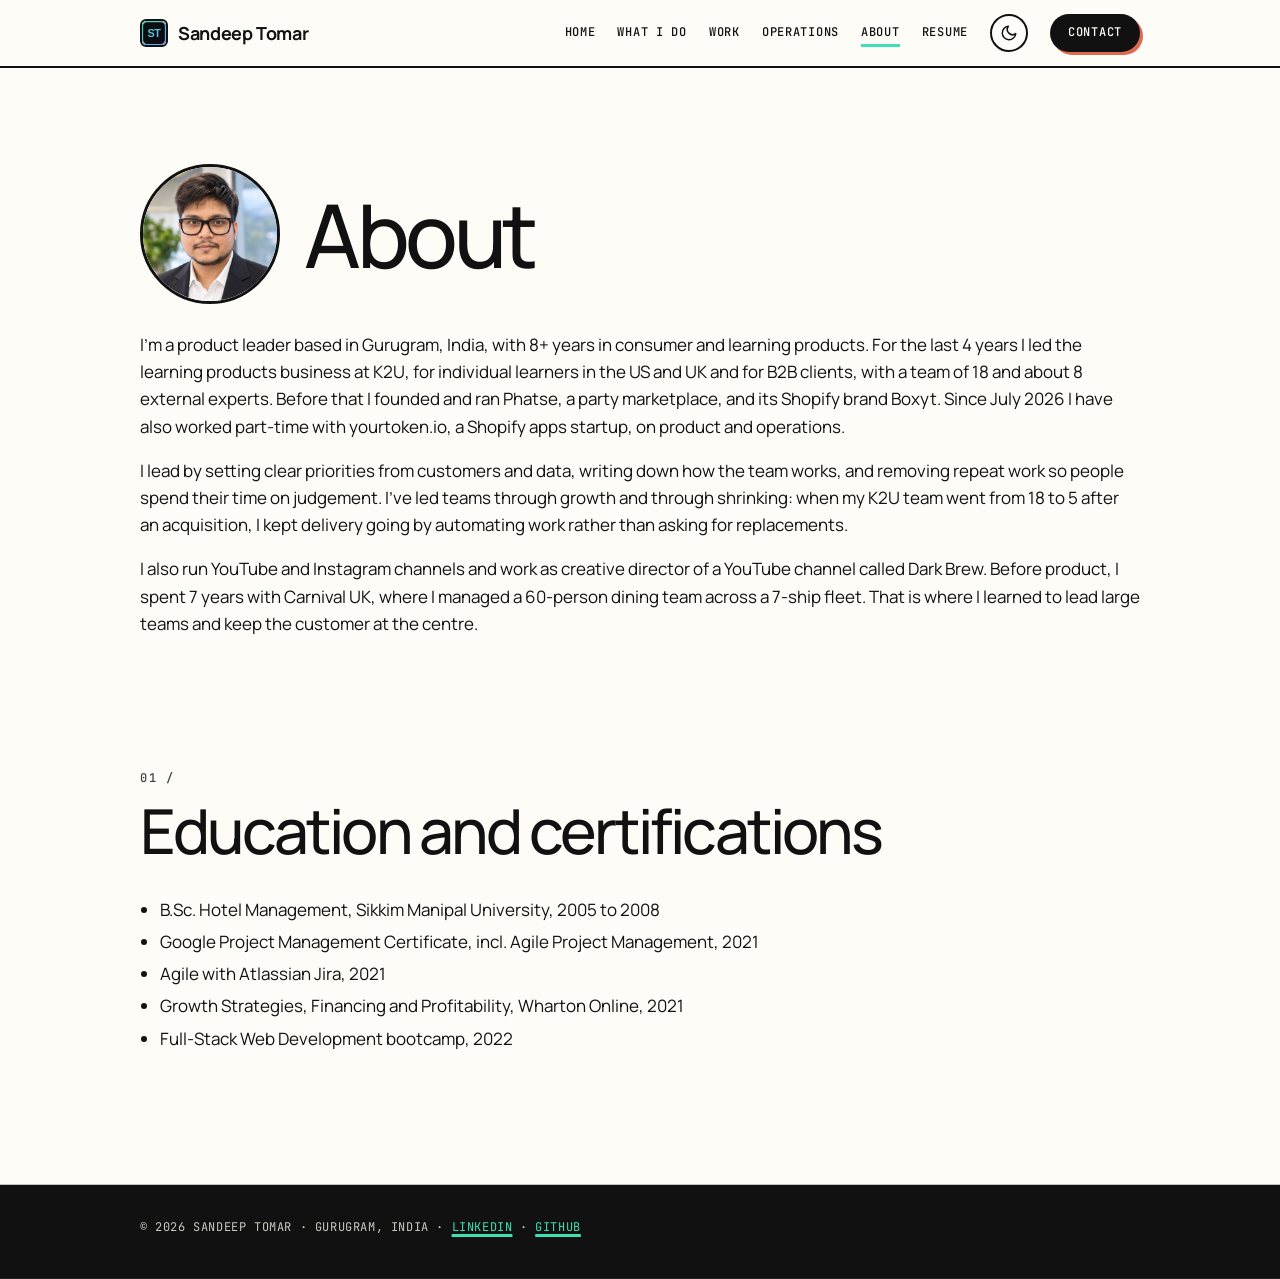
==== commit 2ac0c0e9: "Add night mode toggle with saved choice and dark theme Co-Authored-By: Claude Sonnet 5.5 <noreply@an" ====
--- a/about.html
+++ b/about.html
@@ -87,7 +87,7 @@
 @media (prefers-reduced-motion:reduce){*,*::before,*::after{animation:none!important;transition:none!important}html.js .rv{opacity:1;translate:none}#prog{display:none}}
 
 .heroflex{display:flex;gap:40px;align-items:center;flex-wrap:wrap-reverse}.ht{flex:1 1 440px;min-width:0}.hp{width:240px;height:240px;max-width:100%;border-radius:50%;object-fit:cover;border:5px solid var(--accent);box-shadow:0 0 0 8px rgba(62,224,181,.08),0 20px 40px -12px rgba(62,224,181,.35)}@media (max-width:560px){.hp{width:150px;height:150px}}
-</style><link href="https://fonts.googleapis.com/css2?family=JetBrains+Mono:wght@400;500;700&family=Manrope:wght@400;500;600;700;800&display=swap" rel="stylesheet"><link rel="stylesheet" href="theme.css"></head><body>
+</style><link href="https://fonts.googleapis.com/css2?family=JetBrains+Mono:wght@400;500;700&family=Manrope:wght@400;500;600;700;800&display=swap" rel="stylesheet"><link rel="stylesheet" href="theme.css"><script src="theme.js"></script></head><body>
 <div id="prog"></div><header><div class="wrap nav"><a class="logo" href="index.html" aria-label="Sandeep Tomar, home"><img src="favicon.svg" alt="" width="28" height="28"><b>Sandeep Tomar</b></a><div><a href="index.html">Home</a><a href="product.html">What I do</a><a href="projects.html">Work</a><a href="operations.html">Operations</a><a href="about.html" class=on>About</a><a href="assets/Sandeep_Tomar_Product_Manager_Resume.pdf">Resume</a><a href="index.html#contact">Contact</a></div></div></header>
 <div class="wrap"><div class="hero" style="padding-bottom:10px;display:flex;gap:24px;align-items:center;flex-wrap:wrap"><img src="sandeep.jpg" alt="Sandeep Tomar" width="140" height="140" style="border-radius:50%;object-fit:cover;border:3px solid var(--line)"><h1 style="margin:0">About</h1></div>
 <p>I'm a product leader based in Gurugram, India, with 8+ years in consumer and learning products. For the last 4 years I led the learning products business at K2U, for individual learners in the US and UK and for B2B clients, with a team of 18 and about 8 external experts. Before that I founded and ran Phatse, a party marketplace, and its Shopify brand Boxyt. Since July 2026 I have also worked part-time with yourtoken.io, a Shopify apps startup, on product and operations.</p>
--- a/theme.css
+++ b/theme.css
@@ -1,7 +1,7 @@
 /* Theme: cream paper, black outlines, flat colour bands, pill buttons with offset shadows,
    mono labels, sticky notes on a grid board. Loaded after each page's own styles. */
 :root{--bg:#fdfcf6;--fg:#111111;--muted:#4b4b44;--card:#ffffff;--line:#111111;--ink:#111111;
---g:#3ee0b5;--o:#ff5a36;--p:#b8a9ff;--b:#2962ff;--y:#dcff4a;--accent:#0b8f6c;--accent2:#e8f8f2;--accent3:#2962ff;
+--g:#3ee0b5;--o:#dc6a4f;--p:#b8a9ff;--b:#2962ff;--y:#dcff4a;--accent:#0b8f6c;--accent2:#e8f8f2;--accent3:#2962ff;
 --mono:'JetBrains Mono',ui-monospace,Menlo,Consolas,monospace;--sans:'Manrope','Inter',Arial,sans-serif;color-scheme:light}
 html{background:var(--bg);overflow-x:clip}
 body{background:var(--bg);background-image:none;color:var(--fg);font-family:var(--sans);font-size:17px;line-height:1.6;overflow-x:clip}
@@ -24,20 +24,20 @@
 #prog{background:var(--o);height:4px}
 /* type */
 h1,h2,h3,.num{font-family:var(--sans)}
-.hero{padding:76px 0 56px}
+.hero{padding:96px 0 96px}
 .hero h1{font-size:clamp(42px,8.4vw,88px);line-height:.98;letter-spacing:-.05em;font-weight:500;background:none;-webkit-background-clip:border-box;background-clip:border-box;color:var(--fg);-webkit-text-fill-color:currentColor;animation:none;margin:18px 0 22px;text-wrap:balance}
 .hero h1::after{content:none}
 .hl{color:var(--o);transition:color .25s}.hero h1:hover .hl{color:var(--b)}
 .hero p{font-size:20px;color:var(--muted);max-width:640px}
-h2{font-size:clamp(34px,5.6vw,62px);line-height:1;letter-spacing:-.045em;font-weight:500;margin:0 0 22px;text-wrap:balance}
+h2{font-size:clamp(34px,5.6vw,62px);line-height:1;letter-spacing:-.045em;font-weight:500;margin:0 0 34px;text-wrap:balance}
 h3{font-size:20px;font-weight:700;letter-spacing:-.02em;line-height:1.25}
 .k{font-family:var(--mono);font-size:12px;letter-spacing:.1em;font-weight:500;color:inherit;opacity:.85}
 .k::before{content:none}
 body{counter-reset:sec}
 section>h2::before{counter-increment:sec;content:counter(sec,decimal-leading-zero) ' /';display:block;font:500 12px var(--mono);letter-spacing:.14em;margin-bottom:14px;color:inherit;opacity:.8}
 /* sections as bands */
-section{position:relative;padding:76px 0;border-top:0;clip-path:inset(0 -100vmax)}
-section::before{content:'';position:absolute;left:-100vmax;right:-100vmax;top:0;height:2px;background:#111}
+section{position:relative;padding:116px 0;border-top:0;clip-path:inset(0 -100vmax)}
+section::before{content:'';position:absolute;left:-100vmax;right:-100vmax;top:0;height:1px;background:rgba(17,17,17,.1)}
 section:first-of-type::before{display:none}
 section.bg{background:var(--band);box-shadow:0 0 0 100vmax var(--band);color:var(--fg)}
 .bg-p{--band:var(--p)}.bg-o{--band:var(--o)}.bg-g{--band:var(--g)}.bg-y{--band:var(--y)}
@@ -63,7 +63,7 @@
 .card::before{content:none}
 .card::after{content:'';position:absolute;top:-2px;right:-2px;width:62px;height:62px;background:var(--cc,var(--g));border-left:2px solid #111;border-bottom:2px solid #111;border-radius:0 0 0 100%;transition:width .25s,height .25s}
 .card:nth-child(4n+1){--cc:var(--g)}.card:nth-child(4n+2){--cc:var(--o)}.card:nth-child(4n+3){--cc:var(--p)}.card:nth-child(4n){--cc:var(--b)}
-.card:hover,a.card:hover{transform:translate(-3px,-3px);box-shadow:6px 6px 0 #111;background:var(--g);border-color:#111}
+.card:hover,a.card:hover{transform:translate(-3px,-3px);box-shadow:6px 6px 0 #111;background:var(--hv,var(--g));border-color:#111}
 .card:hover::after{width:78px;height:78px}
 .card h3{padding-right:46px;color:#111}
 .card p{color:#44443d;font-size:15.5px}
@@ -75,11 +75,11 @@
 .card:nth-child(4n) .num{background-image:linear-gradient(transparent 64%,#ffb4a2 64%)}
 .card:hover .num{background-image:linear-gradient(transparent 64%,#fff 64%)}
 /* tilted cards in the coral band */
-.bg-o .card:nth-child(1){transform:rotate(-1.4deg);background:var(--bg)}
-.bg-o .card:nth-child(2){transform:rotate(1deg);background:var(--y)}
-.bg-o .card:nth-child(3){transform:rotate(-.6deg);background:#7addd0}
-.bg-o .card{box-shadow:6px 6px 0 #111}
-.bg-o .card:hover{transform:translate(-3px,-3px) rotate(0)}
+.tilt .card:nth-child(1){transform:rotate(-1.4deg);background:var(--bg)}
+.tilt .card:nth-child(2){transform:rotate(1deg);background:var(--y)}
+.tilt .card:nth-child(3){transform:rotate(-.6deg);background:#7addd0}
+.tilt .card{box-shadow:6px 6px 0 #111}
+.tilt .card:hover{transform:translate(-3px,-3px) rotate(0)}
 /* misc components */
 .meta,.flow div,.tlp,.flip .fc,.callout{border-radius:0;border:2px solid #111;background:#fff;color:#111}
 .meta div span,.flow div b{font-family:var(--mono)}
@@ -109,16 +109,103 @@
 .note:active{box-shadow:12px 12px 0 rgba(17,17,17,.3)}
 .note .big{font-family:var(--sans);font-weight:800;letter-spacing:-.04em}
 .note small{font-family:var(--mono);font-size:10.5px;text-transform:uppercase;letter-spacing:.04em;opacity:.8}
-.y{background:var(--y)}.g{background:var(--g)}.p{background:var(--p)}.b{background:#8fb0ff}.o{background:#ff8a6b}
+.y{background:var(--y)}.g{background:var(--g)}.p{background:var(--p)}.b{background:#8fb0ff}.o{background:#f2a68f}
 /* portrait */
 .hp{border-radius:0;border:2px solid #111;padding:0;background:#fff;box-shadow:10px 10px 0 var(--g);animation:none;filter:none;object-fit:cover;width:260px;height:300px}
 @media (max-width:560px){.hp{width:170px;height:200px}}
-/* ticker */
-.ticker{overflow:hidden;background:var(--y);border-block:2px solid #111;white-space:nowrap;padding:14px 0}
-.ticker div{display:inline-block;animation:tick 32s linear infinite;font-family:var(--mono);font-size:17px;text-transform:uppercase;letter-spacing:.05em;color:#111}
-.ticker span{margin:0 18px}
-@keyframes tick{from{transform:translateX(0)}to{transform:translateX(-50%)}}
 /* footer */
 footer{background:#111;color:#c9c9bf;border-top:0;box-shadow:0 0 0 100vmax #111;clip-path:inset(0 -100vmax);font-family:var(--mono);font-size:12px;letter-spacing:.05em;text-transform:uppercase;padding:34px 0 44px}
 footer a{color:var(--g)}
-@media (prefers-reduced-motion:reduce){.ticker div{animation:none}}
+
+/* fewer colour changes: no divider between sections of the same band */
+section:not(.bg)+section:not(.bg)::before,.bg-p+.bg-p::before,.bg-g+.bg-g::before,.bg-k+.bg-k::before{display:none}
+/* flip cards size to their longest face, so text never spills */
+.flip .in{display:grid;min-height:0;height:auto}
+.flip .fc,.flip .bc{position:relative;inset:auto;grid-area:1/1;height:auto;min-height:190px}
+.flip .bc{font-size:15.5px;line-height:1.55}
+@media (max-width:560px){section{padding:76px 0}.hero{padding:56px 0 64px}}
+
+/* each card floods with its own colour on hover */
+.card:nth-child(4n+1){--hv:var(--g)}.card:nth-child(4n+2){--hv:#f2a68f}.card:nth-child(4n+3){--hv:var(--p)}.card:nth-child(4n){--hv:var(--y)}
+.card:nth-child(4n+2):hover .num{background-image:linear-gradient(transparent 64%,#fff 64%)}
+/* tab and chip hover: lift, offset shadow, own colour each */
+.tl button,.toc a{transition:transform .15s,box-shadow .15s,background .2s,color .2s}
+.tl button:hover,.toc a:hover{transform:translate(-2px,-2px);box-shadow:3px 3px 0 #111;color:#111;border-color:#111;background:var(--p)}
+.tl button:nth-child(5n+2):hover,.toc a:nth-child(5n+2):hover{background:var(--y)}
+.tl button:nth-child(5n+3):hover,.toc a:nth-child(5n+3):hover{background:#fff}
+.tl button:nth-child(5n+4):hover,.toc a:nth-child(5n+4):hover{background:#f2a68f}
+.tl button:nth-child(5n):hover,.toc a:nth-child(5n):hover{background:#8fb0ff}
+.tl button:active,.toc a:active{transform:translate(0,0);box-shadow:0 0 0 #111}
+.tl button[aria-selected=true]:hover{background:#111;color:var(--bg)}
+
+/* ---------- night mode toggle button ---------- */
+.tm{display:inline-flex;align-items:center;justify-content:center;width:38px;height:38px;padding:0;border:2px solid currentColor;border-radius:99px;background:transparent;color:var(--fg);cursor:pointer;transition:transform .15s,background .2s,color .2s,box-shadow .15s}
+.tm:hover{background:var(--g);color:#111;border-color:#111;transform:translate(-1px,-1px);box-shadow:3px 3px 0 #111}
+.tm:active{transform:none;box-shadow:none}
+.tm:focus-visible{outline:3px solid var(--b);outline-offset:2px}
+.tm.fl{position:fixed;right:16px;bottom:16px;z-index:20;background:var(--bg)}
+
+/* ---------- night mode ---------- */
+html[data-theme=dark]{--bg:#14130f;--fg:#f4f2e8;--muted:#b9b6a8;--card:#1e1d18;--line:#f4f2e8;--ink:#f4f2e8;--accent:#3ee0b5;--accent2:#12261f;color-scheme:dark}
+html[data-theme=dark] ::selection{background:var(--g);color:#111}
+html[data-theme=dark] section::before{background:rgba(244,242,232,.12)}
+html[data-theme=dark] header{border-bottom-color:#f4f2e8}
+html[data-theme=dark] .logo img{border-color:#f4f2e8}
+html[data-theme=dark] .nav div a:last-child{background:#f4f2e8;color:#14130f}
+html[data-theme=dark] .nav div a:last-child:hover{color:#14130f}
+/* bands: deep versions of the same colours, light text */
+html[data-theme=dark] .bg-p{--band:#2b2549}
+html[data-theme=dark] .bg-g{--band:#0f3a30}
+html[data-theme=dark] .bg-o{--band:#4a2519}
+html[data-theme=dark] .bg-y{--band:#3a3c12}
+html[data-theme=dark] .bg-b{--band:#1c3ba8;--fg:#fff;--muted:#d7defa}
+html[data-theme=dark] .bg-k{--band:#0a0a08;--fg:#f4f2e8;--muted:#b9b6a8}
+html[data-theme=dark] footer{background:#0a0a08;box-shadow:0 0 0 100vmax #0a0a08}
+/* buttons */
+html[data-theme=dark] .btn{background:#f4f2e8;color:#14130f;border-color:#f4f2e8}
+html[data-theme=dark] .btn:hover{background:#f4f2e8;color:#14130f}
+html[data-theme=dark] .btn.alt{background:transparent;color:inherit;border-color:currentColor}
+html[data-theme=dark] .btn.alt:hover{background:var(--g);color:#111;border-color:#111;box-shadow:4px 4px 0 #111}
+html[data-theme=dark] .bg-k .btn,html[data-theme=dark] .bg-b .btn{background:var(--y);color:#111;border-color:#111}
+html[data-theme=dark] .bg-k .btn.alt,html[data-theme=dark] .bg-b .btn.alt{background:transparent;color:inherit;border-color:currentColor}
+/* cards */
+html[data-theme=dark] .card{background:#1e1d18;color:#f4f2e8;border-color:#f4f2e8}
+html[data-theme=dark] .card::after{border-left-color:#f4f2e8;border-bottom-color:#f4f2e8}
+html[data-theme=dark] .card h3,html[data-theme=dark] .num{color:#f4f2e8}
+html[data-theme=dark] .card p{color:#bdbaab}
+html[data-theme=dark] .card:hover,html[data-theme=dark] a.card:hover{background:var(--hv,var(--g));box-shadow:6px 6px 0 #f4f2e8;border-color:#f4f2e8}
+html[data-theme=dark] .card:hover h3,html[data-theme=dark] .card:hover p,html[data-theme=dark] .card:hover .num{color:#111}
+html[data-theme=dark] .num{background-image:linear-gradient(transparent 64%,rgba(62,224,181,.5) 64%)}
+html[data-theme=dark] .card:nth-child(4n+2) .num{background-image:linear-gradient(transparent 64%,rgba(184,169,255,.5) 64%)}
+html[data-theme=dark] .card:nth-child(4n+3) .num{background-image:linear-gradient(transparent 64%,rgba(220,255,74,.4) 64%)}
+html[data-theme=dark] .card:nth-child(4n) .num{background-image:linear-gradient(transparent 64%,rgba(255,180,162,.5) 64%)}
+html[data-theme=dark] .card:hover .num{background-image:linear-gradient(transparent 64%,#fff 64%)!important}
+html[data-theme=dark] .card .tag{color:#111}
+html[data-theme=dark] .tilt .card:nth-child(1){background:#14130f}
+html[data-theme=dark] .tilt .card:nth-child(2){background:#3a3c12}
+html[data-theme=dark] .tilt .card:nth-child(3){background:#0f3a30}
+html[data-theme=dark] .tilt .card{box-shadow:6px 6px 0 #f4f2e8}
+html[data-theme=dark] .tilt .card:hover{background:var(--hv,var(--g))}
+/* panels, tables, callouts, flip cards */
+html[data-theme=dark] .meta,html[data-theme=dark] .flow div,html[data-theme=dark] .tlp,html[data-theme=dark] .flip .fc,html[data-theme=dark] .tbl{background:#1e1d18;color:#f4f2e8;border-color:#f4f2e8}
+html[data-theme=dark] .meta,html[data-theme=dark] .tlp{box-shadow:6px 6px 0 #f4f2e8}
+html[data-theme=dark] .tlp .d,html[data-theme=dark] .tlp li{color:#f4f2e8!important}
+html[data-theme=dark] .callout{background:#3a3c12;color:#f4f2e8;border-color:#f4f2e8;border-left-color:#f4f2e8}
+html[data-theme=dark] .callout b,html[data-theme=dark] .callout p,html[data-theme=dark] .callout li{color:#f4f2e8}
+html[data-theme=dark] .flow div b{color:#111}
+html[data-theme=dark] .flip .bc{border-color:#f4f2e8}
+html[data-theme=dark] .flip:hover .fc{box-shadow:5px 5px 0 #f4f2e8}
+html[data-theme=dark] .tbl th{color:#111;border-bottom-color:#111}
+html[data-theme=dark] .tbl td{border-bottom-color:rgba(244,242,232,.2);color:#f4f2e8}
+html[data-theme=dark] .tbl td:last-child{color:#f4f2e8}
+/* tabs and chips */
+html[data-theme=dark] .tl button[aria-selected=true],html[data-theme=dark] .tl button[aria-selected=true]:hover{background:#f4f2e8;color:#14130f;border-color:#f4f2e8}
+html[data-theme=dark] .bg-k .tl button[aria-selected=true]{background:var(--y);color:#111}
+html[data-theme=dark] .tl button:hover,html[data-theme=dark] .toc a:hover{box-shadow:3px 3px 0 #f4f2e8}
+/* sticky-note board and portrait */
+html[data-theme=dark] .desk{border-color:#f4f2e8;background-image:linear-gradient(rgba(244,242,232,.1) 1px,transparent 1px),linear-gradient(90deg,rgba(244,242,232,.1) 1px,transparent 1px);box-shadow:8px 8px 0 #f4f2e8}
+html[data-theme=dark] .desk .hint{color:#f4f2e8}
+html[data-theme=dark] .note{box-shadow:7px 7px 0 rgba(0,0,0,.55)}
+html[data-theme=dark] .hp{border-color:#f4f2e8}
+html[data-theme=dark] .tm{color:var(--fg)}
+html[data-theme=dark] .tm:hover{color:#111}
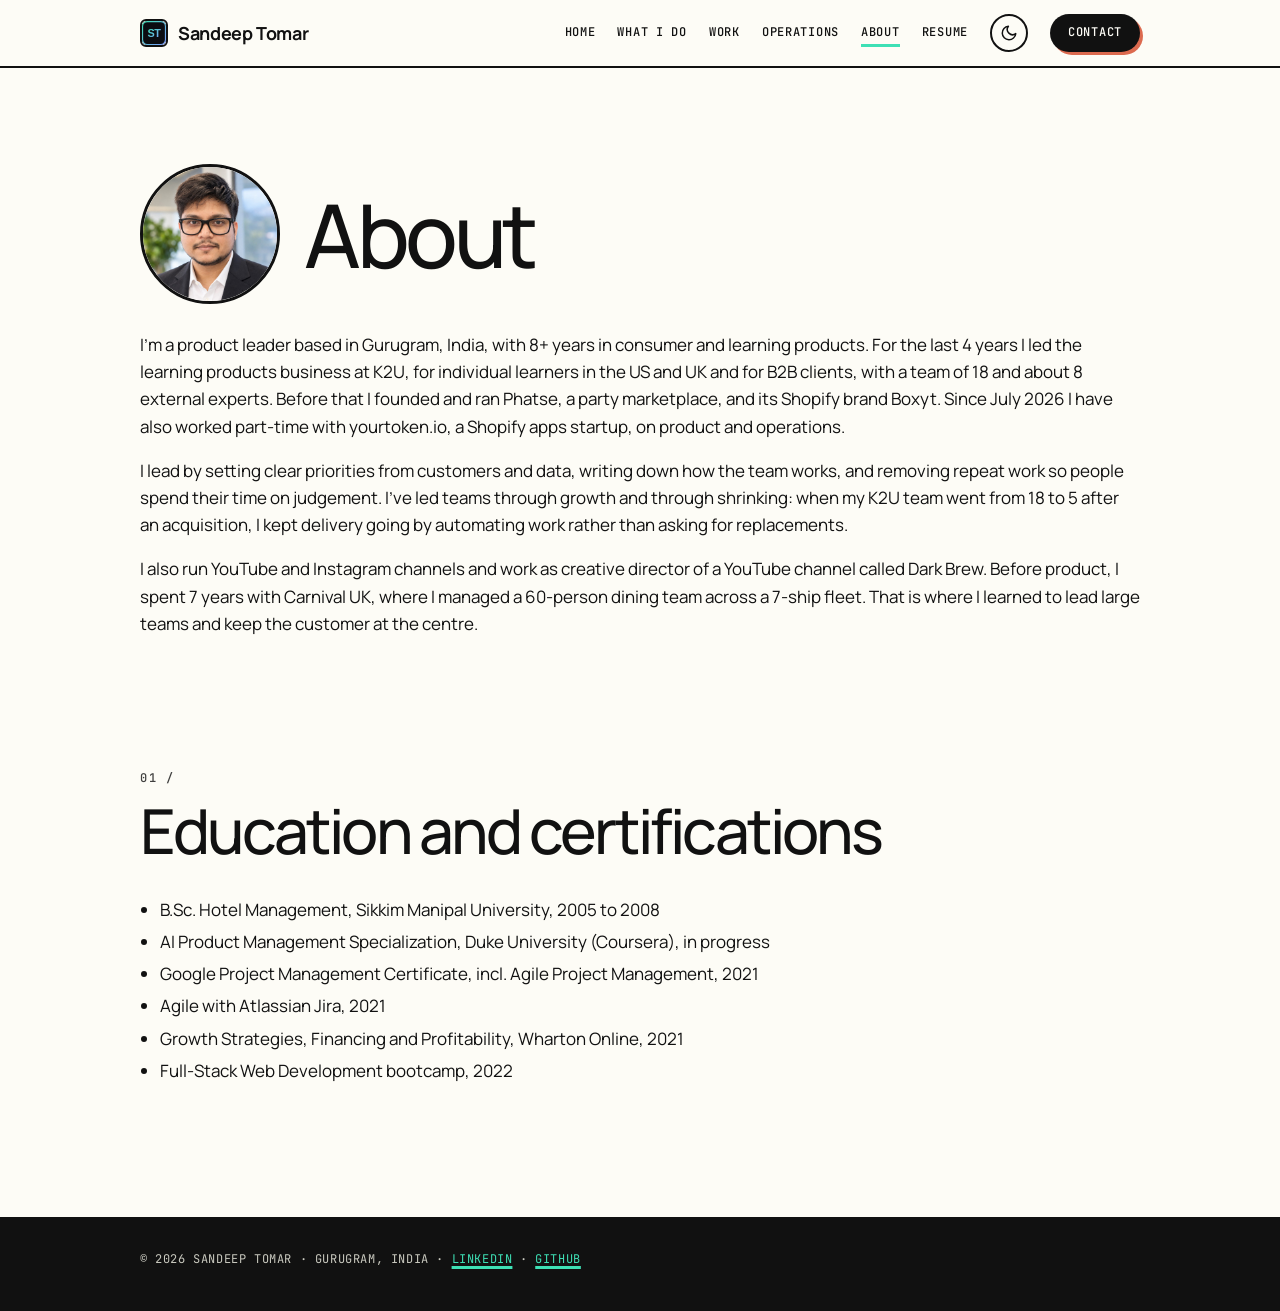
==== commit eb813e84: "Update resume with Duke AI PM course, AI skills and K2U end date; add to About and Home Co-Authored-" ====
--- a/about.html
+++ b/about.html
@@ -93,7 +93,7 @@
 <p>I'm a product leader based in Gurugram, India, with 8+ years in consumer and learning products. For the last 4 years I led the learning products business at K2U, for individual learners in the US and UK and for B2B clients, with a team of 18 and about 8 external experts. Before that I founded and ran Phatse, a party marketplace, and its Shopify brand Boxyt. Since July 2026 I have also worked part-time with yourtoken.io, a Shopify apps startup, on product and operations.</p>
 <p>I lead by setting clear priorities from customers and data, writing down how the team works, and removing repeat work so people spend their time on judgement. I've led teams through growth and through shrinking: when my K2U team went from 18 to 5 after an acquisition, I kept delivery going by automating work rather than asking for replacements.</p>
 <p>I also run YouTube and Instagram channels and work as creative director of a YouTube channel called Dark Brew. Before product, I spent 7 years with Carnival UK, where I managed a 60-person dining team across a 7-ship fleet. That is where I learned to lead large teams and keep the customer at the centre.</p>
-<section><h2>Education and certifications</h2><ul><li>B.Sc. Hotel Management, Sikkim Manipal University, 2005 to 2008</li><li>Google Project Management Certificate, incl. Agile Project Management, 2021</li><li>Agile with Atlassian Jira, 2021</li><li>Growth Strategies, Financing and Profitability, Wharton Online, 2021</li><li>Full-Stack Web Development bootcamp, 2022</li></ul></section></div>
+<section><h2>Education and certifications</h2><ul><li>B.Sc. Hotel Management, Sikkim Manipal University, 2005 to 2008</li><li>AI Product Management Specialization, Duke University (Coursera), in progress</li><li>Google Project Management Certificate, incl. Agile Project Management, 2021</li><li>Agile with Atlassian Jira, 2021</li><li>Growth Strategies, Financing and Profitability, Wharton Online, 2021</li><li>Full-Stack Web Development bootcamp, 2022</li></ul></section></div>
 <script>
 (function(){var rm=window.matchMedia&&matchMedia('(prefers-reduced-motion: reduce)').matches;
 var nums=[].slice.call(document.querySelectorAll('.num'));
